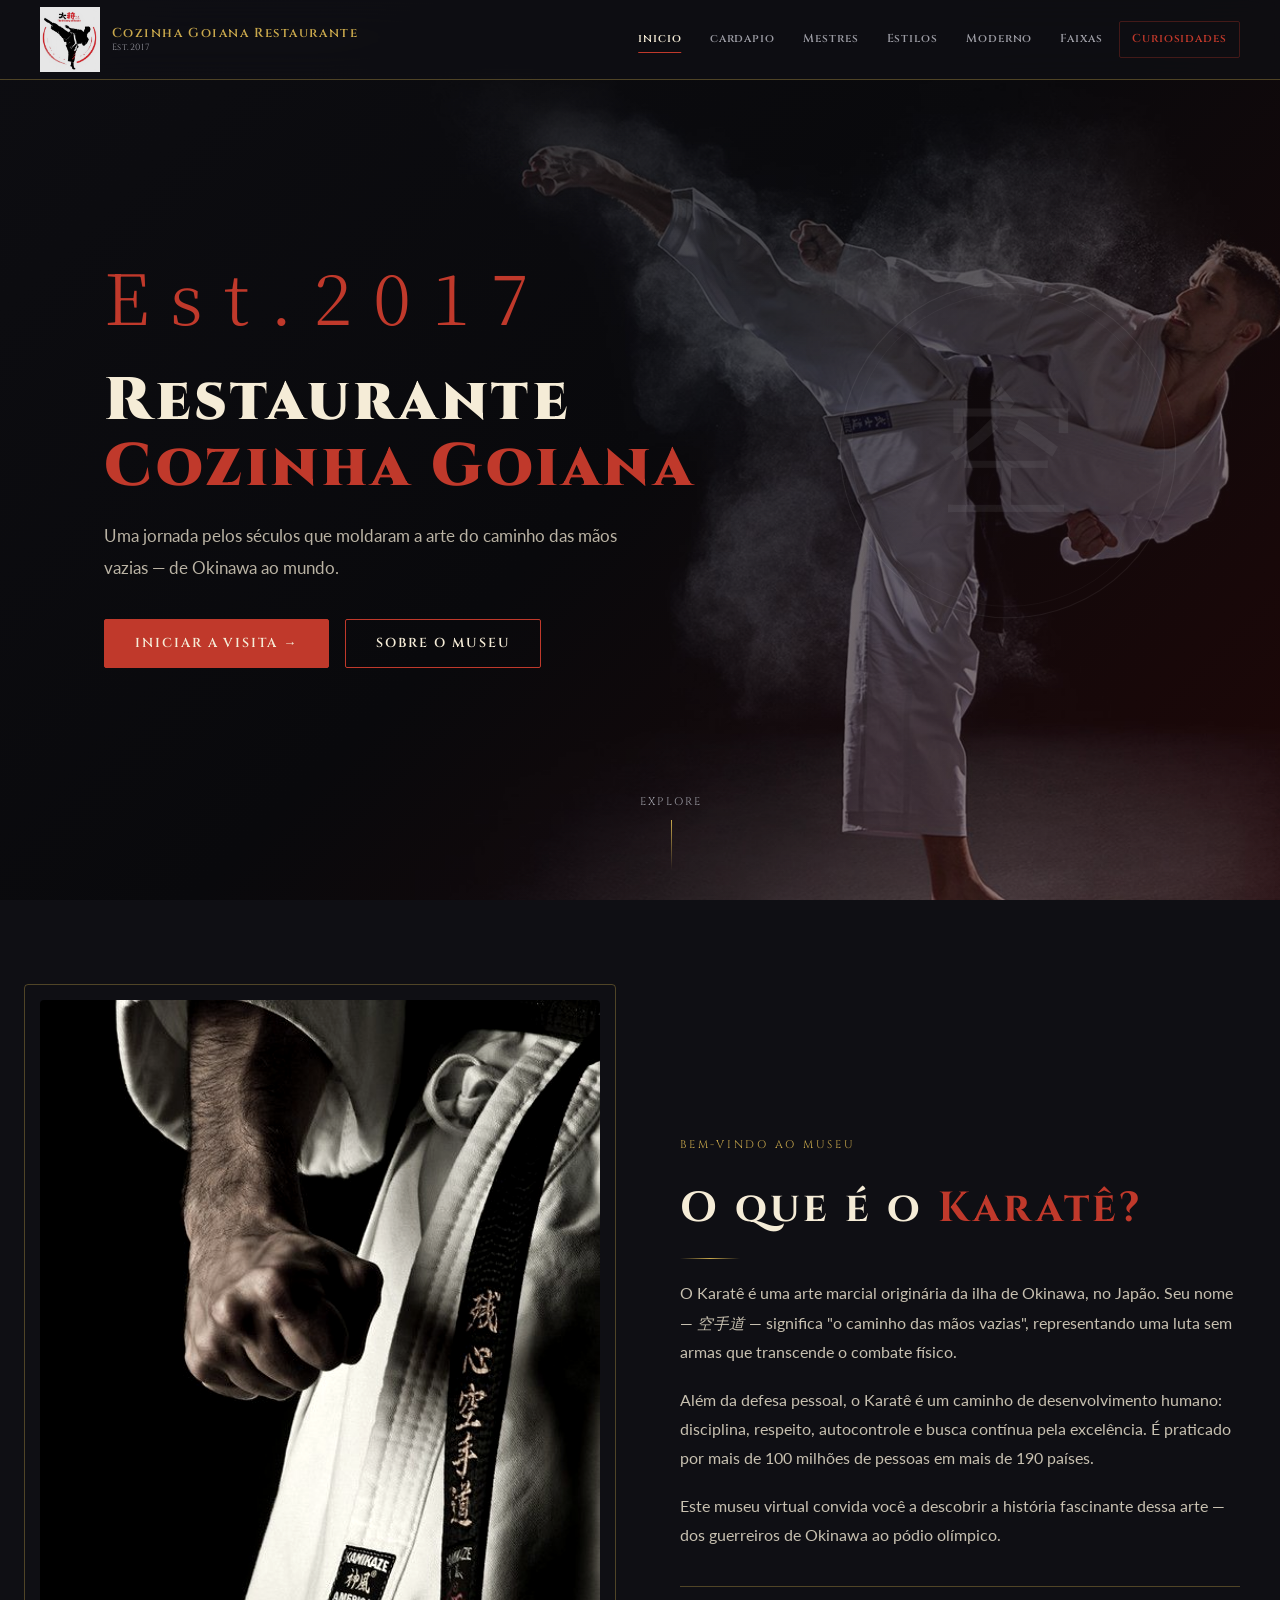
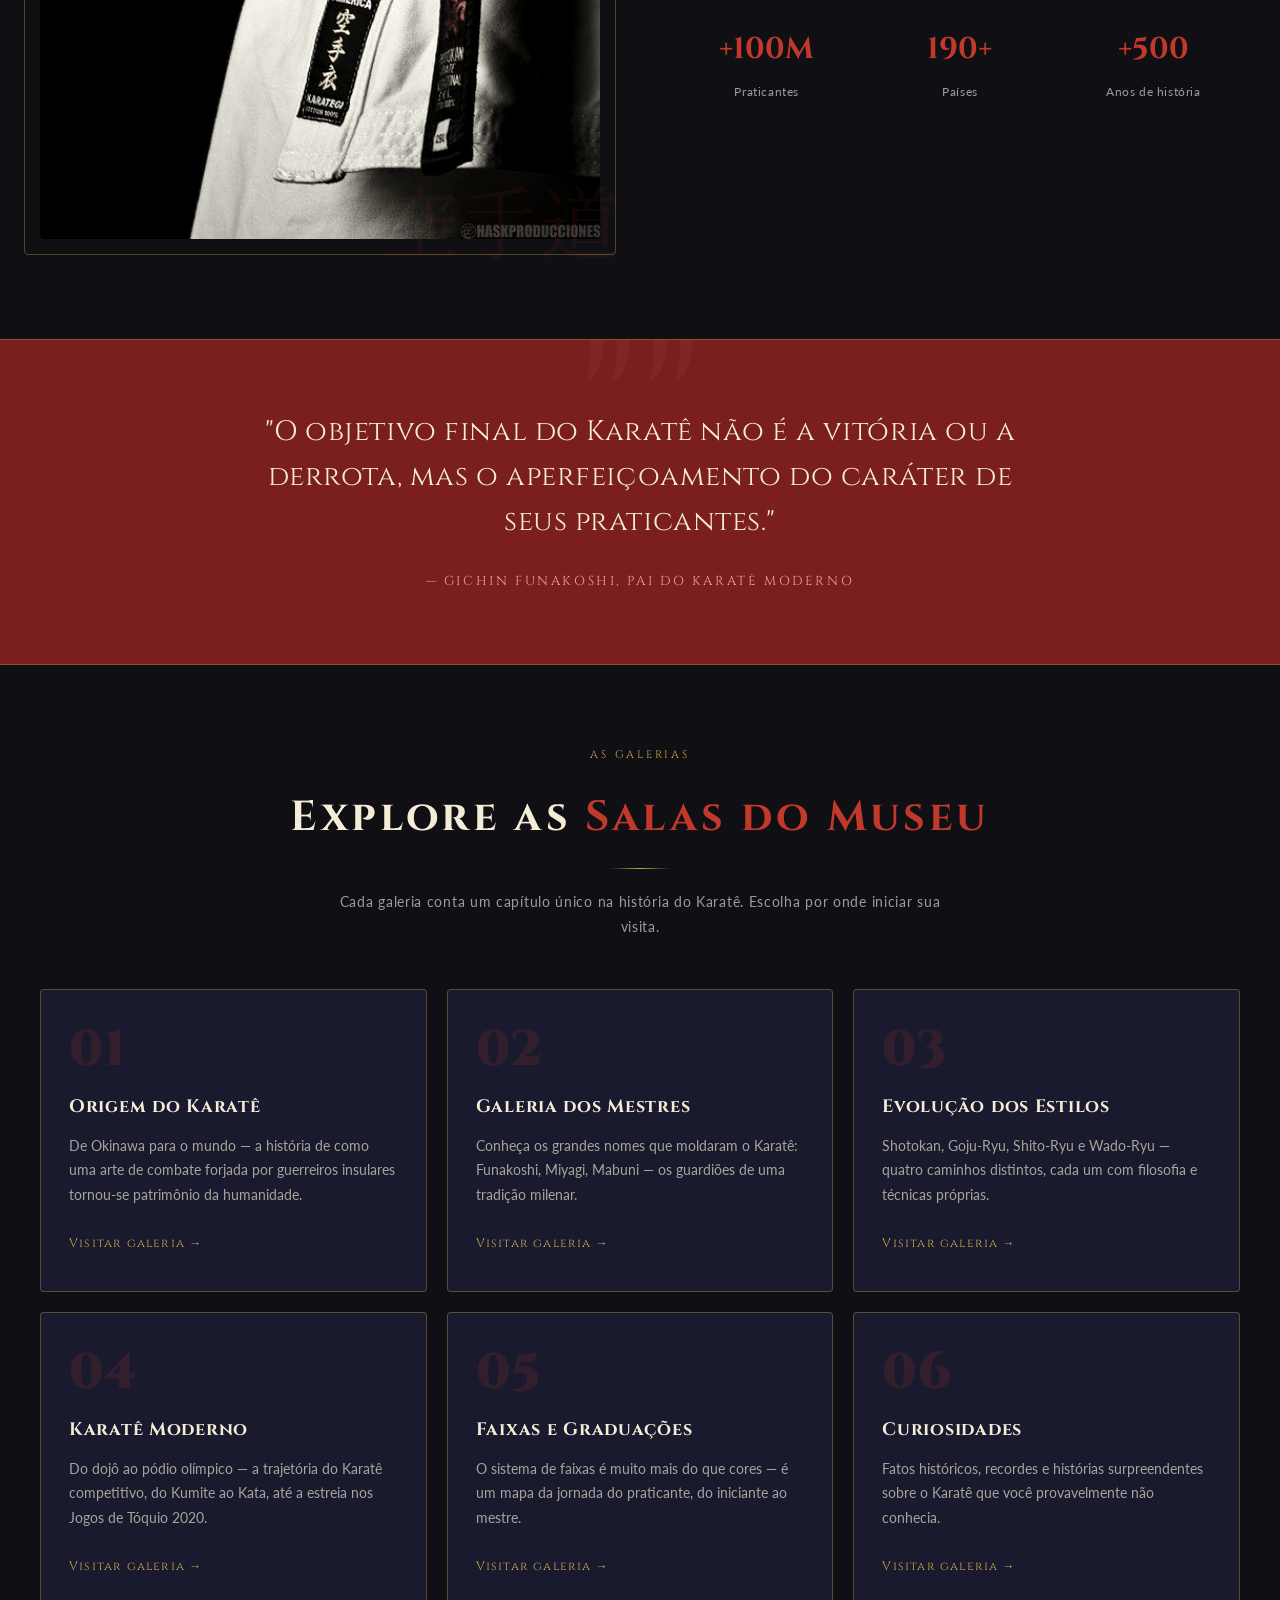
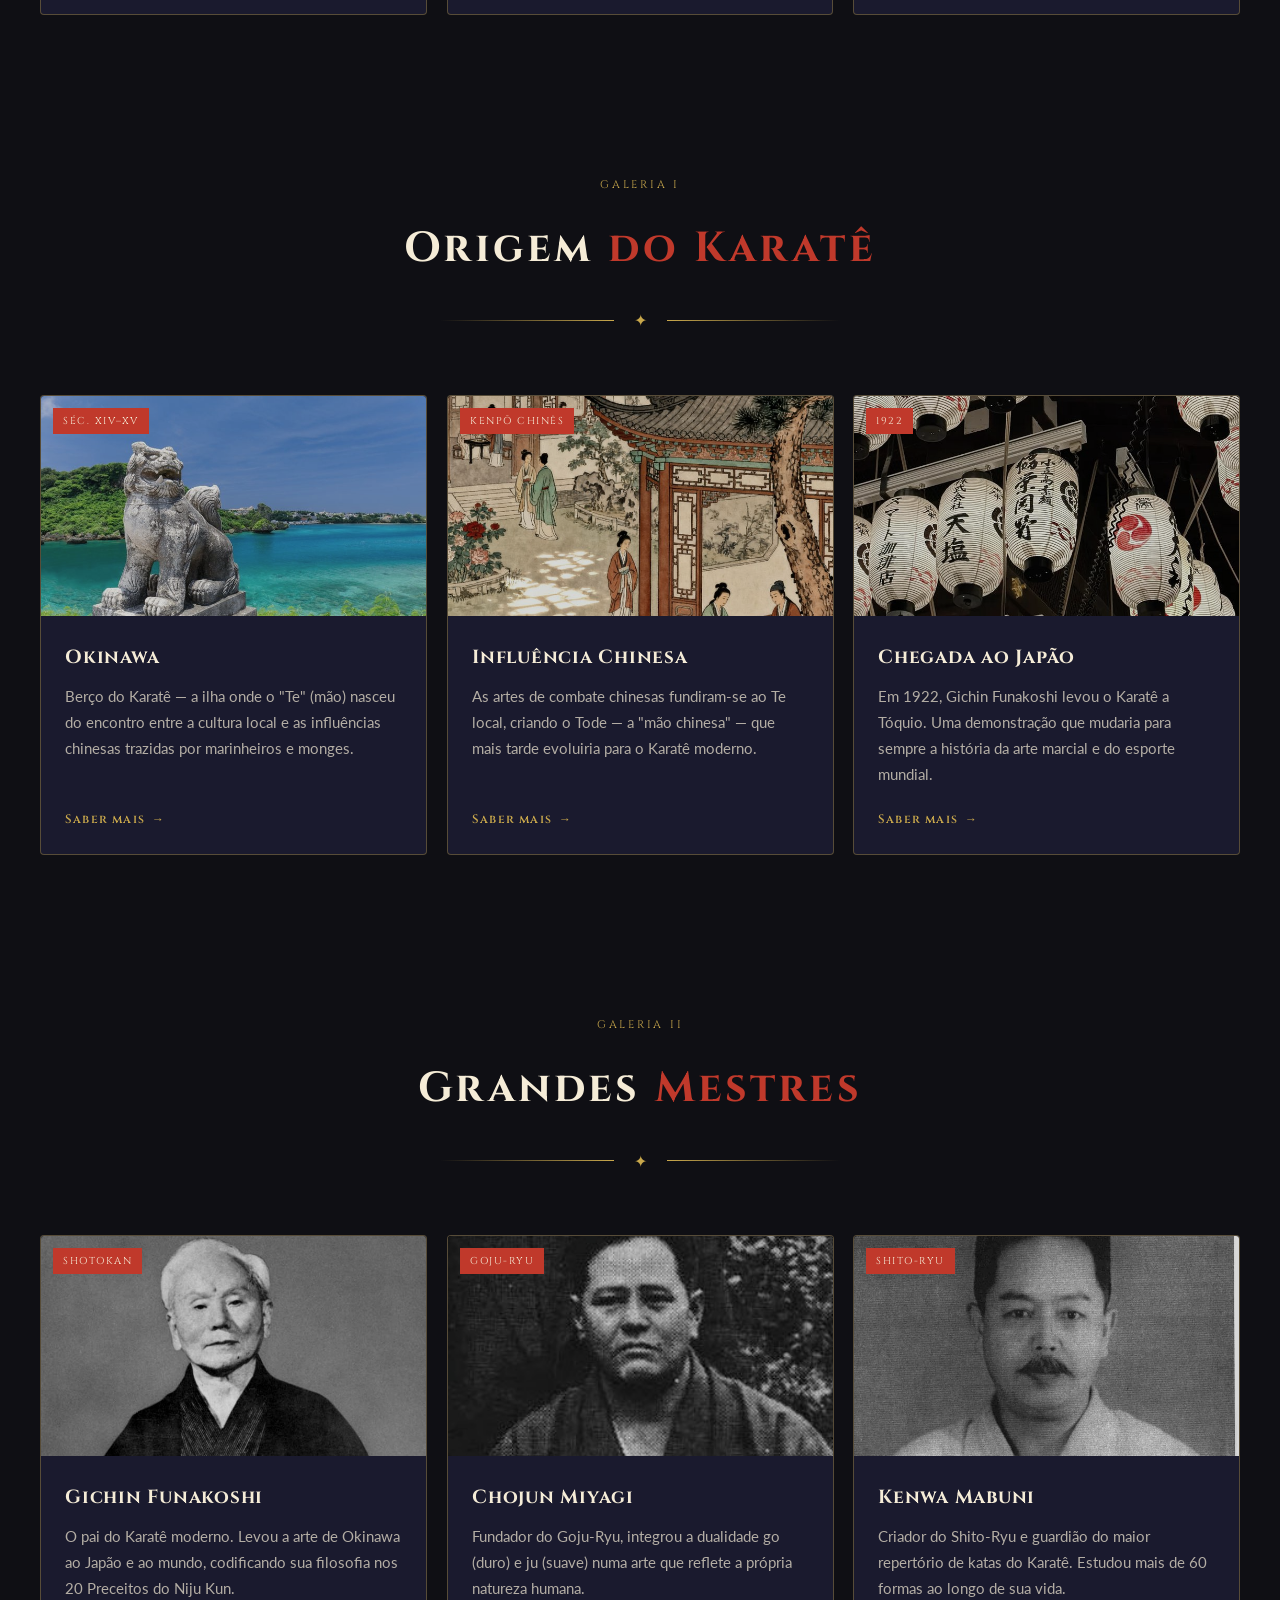
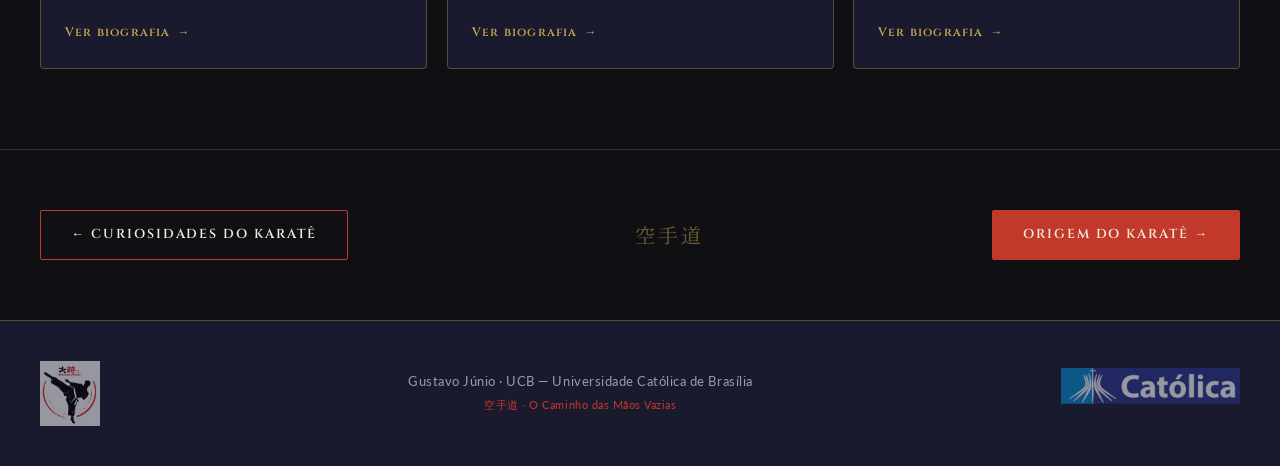
==== index.html @ e982166c "Atualiza index e renomeia origem para cardapio" ====
<!doctype html>
<html lang="pt-br">
  <head>
    <meta charset="UTF-8" />
    <meta name="viewport" content="width=device-width, initial-scale=1.0" />
    <title>Restaurante Cozinha Goiana</title>
    <link rel="stylesheet" href="style.css" />
    <link rel="icon" href="./img/Logo.jpg" />
  </head>
  <body>
    <header class="header">
      <div class="header-inner">
        <a href="index.html" class="logo">
          <img src="./img/Logo.jpg" alt="Museu do Karatê" />
          <div class="logo-text">
            Cozinha Goiana Restaurante
            <small>Est.2017</small>
          </div>
        </a>
        <nav class="navbar">
          <a href="index.html" class="active">inicio</a>
          <a href="cardapio.html">cardapio</a>
          <a href="mestres.html">Mestres</a>
          <a href="estilos.html">Estilos</a>
          <a href="moderno.html">Moderno</a>
          <a href="faixas.html">Faixas</a>
          <a href="curiosidades.html" class="nav-highlight">Curiosidades</a>
        </nav>
      </div>
    </header>

    <section class="hero">
      <div
        class="hero-bg"
        style="background-image: url(&quot;./img/agorasim.jpg&quot;)"
      ></div>
      <div class="hero-overlay"></div>

      <svg
        class="hero-kamon"
        viewBox="0 0 300 300"
        fill="none"
        xmlns="http://www.w3.org/2000/svg"
      >
        <circle cx="150" cy="150" r="148" stroke="white" stroke-width="1" />
        <circle cx="150" cy="150" r="138" stroke="white" stroke-width="0.5" />
        <text
          x="150"
          y="195"
          text-anchor="middle"
          font-family="serif"
          font-size="120"
          fill="white"
        >
          空
        </text>
      </svg>

      <div class="hero-content">
        <span class="hero-kana">Est.2017</span>
        <h1>Restaurante<br /><em>Cozinha Goiana</em></h1>
        <p class="hero-desc">
          Uma jornada pelos séculos que moldaram a arte do caminho das mãos
          vazias — de Okinawa ao mundo.
        </p>
        <div class="hero-actions">
          <a href="origem.html" class="btn btn-primary"
            ><span>Iniciar a Visita →</span></a
          >
          <a href="#sobre" class="btn"><span>Sobre o Museu</span></a>
        </div>
      </div>

      <div class="hero-badge">
        <span>Explore</span>
        <div class="hero-badge-line"></div>
      </div>
    </section>

    <div id="sobre">
      <div class="container about-section">
        <div class="about-image-wrap reveal">
          <img src="./img/Karatê2.jpg" alt="Karatê — Arte Marcial" />
          <div class="about-frame"></div>
        </div>
        <div class="about-text">
          <span class="section-label">Bem-vindo ao Museu</span>
          <h2 class="section-title">O que é o <span>Karatê?</span></h2>
          <div class="gold-divider"></div>
          <p>
            O Karatê é uma arte marcial originária da ilha de Okinawa, no Japão.
            Seu nome — <em>空手道</em> — significa "o caminho das mãos vazias",
            representando uma luta sem armas que transcende o combate físico.
          </p>
          <p>
            Além da defesa pessoal, o Karatê é um caminho de desenvolvimento
            humano: disciplina, respeito, autocontrole e busca contínua pela
            excelência. É praticado por mais de 100 milhões de pessoas em mais
            de 190 países.
          </p>
          <p>
            Este museu virtual convida você a descobrir a história fascinante
            dessa arte — dos guerreiros de Okinawa ao pódio olímpico.
          </p>
          <div class="about-stats">
            <div class="stat-item">
              <span class="stat-number">+100M</span>
              <span class="stat-label">Praticantes</span>
            </div>
            <div class="stat-item">
              <span class="stat-number">190+</span>
              <span class="stat-label">Países</span>
            </div>
            <div class="stat-item">
              <span class="stat-number">+500</span>
              <span class="stat-label">Anos de história</span>
            </div>
          </div>
        </div>
      </div>
    </div>

    <div class="quote-section">
      <p class="quote-text">
        "O objetivo final do Karatê não é a vitória ou a derrota, mas o
        aperfeiçoamento do caráter de seus praticantes."
      </p>
      <span class="quote-author"
        >— Gichin Funakoshi, Pai do Karatê Moderno</span
      >
    </div>

    <div class="nav-cards-section">
      <span class="section-label reveal">As Galerias</span>
      <h2 class="section-title reveal">
        Explore as <span>Salas do Museu</span>
      </h2>
      <div class="gold-divider reveal"></div>
      <p class="section-subtitle reveal">
        Cada galeria conta um capítulo único na história do Karatê. Escolha por
        onde iniciar sua visita.
      </p>

      <div class="nav-cards-grid">
        <a href="origem.html" class="nav-card">
          <div class="nav-card-num">01</div>
          <div class="nav-card-title">Origem do Karatê</div>
          <p class="nav-card-text">
            De Okinawa para o mundo — a história de como uma arte de combate
            forjada por guerreiros insulares tornou-se patrimônio da humanidade.
          </p>
          <span class="nav-card-arrow">Visitar galeria →</span>
        </a>

        <a href="mestres.html" class="nav-card">
          <div class="nav-card-num">02</div>
          <div class="nav-card-title">Galeria dos Mestres</div>
          <p class="nav-card-text">
            Conheça os grandes nomes que moldaram o Karatê: Funakoshi, Miyagi,
            Mabuni — os guardiões de uma tradição milenar.
          </p>
          <span class="nav-card-arrow">Visitar galeria →</span>
        </a>

        <a href="estilos.html" class="nav-card">
          <div class="nav-card-num">03</div>
          <div class="nav-card-title">Evolução dos Estilos</div>
          <p class="nav-card-text">
            Shotokan, Goju-Ryu, Shito-Ryu e Wado-Ryu — quatro caminhos
            distintos, cada um com filosofia e técnicas próprias.
          </p>
          <span class="nav-card-arrow">Visitar galeria →</span>
        </a>

        <a href="moderno.html" class="nav-card">
          <div class="nav-card-num">04</div>
          <div class="nav-card-title">Karatê Moderno</div>
          <p class="nav-card-text">
            Do dojô ao pódio olímpico — a trajetória do Karatê competitivo, do
            Kumite ao Kata, até a estreia nos Jogos de Tóquio 2020.
          </p>
          <span class="nav-card-arrow">Visitar galeria →</span>
        </a>

        <a href="faixas.html" class="nav-card">
          <div class="nav-card-num">05</div>
          <div class="nav-card-title">Faixas e Graduações</div>
          <p class="nav-card-text">
            O sistema de faixas é muito mais do que cores — é um mapa da jornada
            do praticante, do iniciante ao mestre.
          </p>
          <span class="nav-card-arrow">Visitar galeria →</span>
        </a>

        <a href="curiosidades.html" class="nav-card">
          <div class="nav-card-num">06</div>
          <div class="nav-card-title">Curiosidades</div>
          <p class="nav-card-text">
            Fatos históricos, recordes e histórias surpreendentes sobre o Karatê
            que você provavelmente não conhecia.
          </p>
          <span class="nav-card-arrow">Visitar galeria →</span>
        </a>
      </div>
    </div>

    <div class="gallery-section bg-alt">
      <span class="section-label reveal">Galeria I</span>
      <h2 class="section-title reveal">Origem <span>do Karatê</span></h2>
      <div class="deco-divider reveal">
        <div class="deco-divider-line"></div>
        <span class="deco-divider-icon">✦</span>
        <div class="deco-divider-line"></div>
      </div>
      <div class="cards-grid" style="max-width: 1280px; margin: 0 auto">
        <div class="museum-card reveal">
          <div class="card-img-wrap">
            <img src="./img/Okinawa.jpg" alt="Okinawa" />
            <span class="card-tag">Séc. XIV–XV</span>
          </div>
          <div class="card-body">
            <h3>Okinawa</h3>
            <p>
              Berço do Karatê — a ilha onde o "Te" (mão) nasceu do encontro
              entre a cultura local e as influências chinesas trazidas por
              marinheiros e monges.
            </p>
            <a href="origem.html" class="card-link">Saber mais</a>
          </div>
        </div>
        <div class="museum-card reveal">
          <div class="card-img-wrap">
            <img src="./img/Influência Chinesa.jpg" alt="Influência Chinesa" />
            <span class="card-tag">Kenpō Chinês</span>
          </div>
          <div class="card-body">
            <h3>Influência Chinesa</h3>
            <p>
              As artes de combate chinesas fundiram-se ao Te local, criando o
              Tode — a "mão chinesa" — que mais tarde evoluiria para o Karatê
              moderno.
            </p>
            <a href="origem.html" class="card-link">Saber mais</a>
          </div>
        </div>
        <div class="museum-card reveal">
          <div class="card-img-wrap">
            <img src="./img/Chegada ao Japão.jpg" alt="Chegada ao Japão" />
            <span class="card-tag">1922</span>
          </div>
          <div class="card-body">
            <h3>Chegada ao Japão</h3>
            <p>
              Em 1922, Gichin Funakoshi levou o Karatê a Tóquio. Uma
              demonstração que mudaria para sempre a história da arte marcial e
              do esporte mundial.
            </p>
            <a href="origem.html" class="card-link">Saber mais</a>
          </div>
        </div>
      </div>
    </div>

    <div class="gallery-section">
      <span class="section-label reveal">Galeria II</span>
      <h2 class="section-title reveal">Grandes <span>Mestres</span></h2>
      <div class="deco-divider reveal">
        <div class="deco-divider-line"></div>
        <span class="deco-divider-icon">✦</span>
        <div class="deco-divider-line"></div>
      </div>
      <div class="cards-grid" style="max-width: 1280px; margin: 0 auto">
        <div class="museum-card reveal">
          <div class="card-img-wrap">
            <img src="./img/Gichin Funakishi - 1868 - 1957.jpg" alt="Gichin Funakoshi" />
            <span class="card-tag">Shotokan</span>
          </div>
          <div class="card-body">
            <h3>Gichin Funakoshi</h3>
            <p>
              O pai do Karatê moderno. Levou a arte de Okinawa ao Japão e ao
              mundo, codificando sua filosofia nos 20 Preceitos do Niju Kun.
            </p>
            <a href="mestres.html" class="card-link">Ver biografia</a>
          </div>
        </div>
        <div class="museum-card reveal">
          <div class="card-img-wrap">
            <img src="./img/Chojun Miyagi.jpg" alt="Chojun Miyagi" />
            <span class="card-tag">Goju-Ryu</span>
          </div>
          <div class="card-body">
            <h3>Chojun Miyagi</h3>
            <p>
              Fundador do Goju-Ryu, integrou a dualidade go (duro) e ju (suave)
              numa arte que reflete a própria natureza humana.
            </p>
            <a href="mestres.html" class="card-link">Ver biografia</a>
          </div>
        </div>
        <div class="museum-card reveal">
          <div class="card-img-wrap">
            <img src="./img/Kenwa Mabuni - Shito Ryu.jpg" alt="Kenwa Mabuni" />
            <span class="card-tag">Shito-Ryu</span>
          </div>
          <div class="card-body">
            <h3>Kenwa Mabuni</h3>
            <p>
              Criador do Shito-Ryu e guardião do maior repertório de katas do
              Karatê. Estudou mais de 60 formas ao longo de sua vida.
            </p>
            <a href="mestres.html" class="card-link">Ver biografia</a>
          </div>
        </div>
      </div>
    </div>

 <div style="max-width:1280px; margin:0 auto; padding:6rem 4rem; display:flex; justify-content:space-between; align-items:center; border-top: 1px solid rgba(201,168,76,0.2);">
    <a href="curiosidades.html" class="btn"><span>← Curiosidades Do Karatê</span></a>
    <span class="jp-text" style="color:var(--kiku); font-size:2rem; opacity:0.5;">空手道</span>
    <a href="origem.html" class="btn btn-primary"><span>Origem do Karatê →</span></a>
  </div>

    <footer class="footer">
  <div class="footer-inner">

    <div class="footer-logo">
      <a href="index.html">
        <img src="./img/Logo.jpg" alt="Museu do Karatê" />
      </a>
    </div>

    <p class="footer-text">
      Gustavo Júnio · UCB — Universidade Católica de Brasília<br />
      <span style="color: var(--torii); font-size: 1.1rem;">
        空手道 · O Caminho das Mãos Vazias
      </span>
    </p>

    <div class="footer-ucb">
      <a href="https://ucb.catolica.edu.br/" target="_blank" rel="noopener noreferrer">
        <img src="./img/logocatolica.webp" alt="Logo UCB" />
      </a>
    </div>

  </div>
</footer>
  </body>
</html>
---- style.css ----
@import url('https://fonts.googleapis.com/css2?family=Cinzel:wght@400;600;700;900&family=Lato:wght@300;400;700&family=Noto+Serif+JP:wght@300;400&display=swap');

:root {
  --torii:      #C0392B;
  --torii-dark: #7B1E1E;
  --torii-lite: #E8A89E;
  --sumi:       #0F0F14;
  --sumi-mid:   #1A1A2E;
  --washi:      #F5ECD7;
  --washi-dark: #E8D9B8;
  --kiku:       #C9A84C;
  --kiku-lite:  #E8C97A;
  --shoji:      #FAFAF6;
  --pedra:      #6B6B72;
  --pedra-lite: #9B9BA3;
  --branco:     #FFFFFF;

  --border-gold: 1px solid rgba(201,168,76,0.35);
  --border-lite: 1px solid rgba(255,255,255,0.08);

  --shadow-card:  0 8px 40px rgba(0,0,0,0.55);
  --shadow-hover: 0 20px 60px rgba(0,0,0,0.7);
  --shadow-glow:  0 0 30px rgba(192,57,43,0.25);

  --radius:      2px;
  --radius-card: 4px;
  --transition:  0.35s cubic-bezier(0.4,0,0.2,1);

  --header-h: 80px;
}


*, *::before, *::after { box-sizing: border-box; margin: 0; padding: 0; }

html {
  scroll-behavior: smooth;
  font-size: 10px;
  overflow-x: hidden;
}

body {
  background-color: var(--sumi);
  color: var(--washi);
  font-family: 'Lato', sans-serif;
  font-size: 1.6rem;
  line-height: 1.8;
  overflow-x: hidden;
  animation: pageFade .7s ease both;
}

a { text-decoration: none; color: inherit; }
img { display: block; max-width: 100%; }

::-webkit-scrollbar { width: 4px; }
::-webkit-scrollbar-track { background: var(--sumi-mid); }
::-webkit-scrollbar-thumb { background: var(--torii); border-radius: 2px; }
::selection { background: var(--torii); color: var(--washi); }


.jp-text {
  font-family: 'Noto Serif JP', serif;
  letter-spacing: 0.15em;
}

.section-label {
  display: block;
  font-family: 'Cinzel', serif;
  font-size: 1.1rem;
  letter-spacing: 0.25em;
  color: var(--kiku);
  text-transform: uppercase;
  text-align: center;
  margin-bottom: 1.6rem;
}

.section-title {
  font-family: 'Cinzel', serif;
  font-size: clamp(2.4rem, 5vw, 4.2rem);
  font-weight: 700;
  color: var(--washi);
  text-align: center;
  letter-spacing: 0.08em;
  margin-bottom: 1.2rem;
}
.section-title span { color: var(--torii); }

.section-subtitle {
  font-size: 1.4rem;
  color: var(--pedra-lite);
  text-align: center;
  letter-spacing: 0.05em;
  margin-bottom: 5rem;
  max-width: 640px;
  margin-left: auto;
  margin-right: auto;
}

.gold-divider {
  width: 60px;
  height: 1px;
  background: linear-gradient(90deg, transparent, var(--kiku), transparent);
  margin: 0 auto 2rem;
}

.deco-divider {
  display: flex;
  align-items: center;
  gap: 2rem;
  margin: 2rem auto 6rem;
  max-width: 400px;
  justify-content: center;
}
.deco-divider-line {
  flex: 1;
  height: 1px;
  background: linear-gradient(90deg, transparent, var(--kiku));
}
.deco-divider-line:last-child {
  background: linear-gradient(90deg, var(--kiku), transparent);
}
.deco-divider-icon {
  color: var(--kiku);
  font-size: 1.6rem;
  font-family: 'Noto Serif JP', serif;
}


.header {
  position: fixed;
  top: 0; left: 0; right: 0;
  z-index: 999;
  background: rgba(15,15,20,0.95);
  border-bottom: var(--border-gold);
  height: var(--header-h);
}

@supports (backdrop-filter: blur(16px)) {
  .header {
    backdrop-filter: blur(16px);
    -webkit-backdrop-filter: blur(16px);
    background: rgba(15,15,20,0.75);
  }
}

.header-inner {
  max-width: 1280px;
  margin: 0 auto;
  padding: 0 4rem;
  height: 100%;
  display: flex;
  align-items: center;
  justify-content: space-between;
}

.logo {
  display: flex;
  align-items: center;
  gap: 1.2rem;
}
.logo img {
  height: 65px;
  opacity: 0.9;
  transition: var(--transition);
}
.logo img:hover { opacity: 1; transform: scale(1.03); }

.logo-text {
  font-family: 'Cinzel', serif;
  font-size: 1.3rem;
  font-weight: 600;
  color: var(--kiku);
  letter-spacing: 0.12em;
  line-height: 1.3;
}
.logo-text small {
  display: block;
  font-size: 0.9rem;
  color: var(--pedra-lite);
  font-weight: 400;
  letter-spacing: 0.08em;
}


.navbar {
  display: flex;
  align-items: center;
  gap: 0.4rem;
}
.navbar a {
  font-family: 'Cinzel', serif;
  font-size: 1.15rem;
  font-weight: 600;
  color: var(--pedra-lite);
  letter-spacing: 0.08em;
  padding: 0.7rem 1.2rem;
  position: relative;
  transition: var(--transition);
  border-radius: var(--radius);
  white-space: nowrap;
}
.navbar a::after {
  content: '';
  position: absolute;
  bottom: 4px; left: 50%;
  width: 0; height: 1px;
  background: var(--torii);
  transform: translateX(-50%);
  transition: var(--transition);
}
.navbar a:hover,
.navbar a.active { color: var(--washi); }
.navbar a:hover::after,
.navbar a.active::after { width: calc(100% - 2.4rem); }

.navbar a.nav-highlight {
  color: var(--torii);
  border: 1px solid rgba(192,57,43,0.3);
  border-radius: var(--radius);
}
.navbar a.nav-highlight:hover {
  background: var(--torii);
  color: var(--washi);
  border-color: var(--torii);
}
.navbar a.nav-highlight::after { display: none; }

.btn {
  display: inline-block;
  font-family: 'Cinzel', serif;
  font-size: 1.3rem;
  font-weight: 600;
  letter-spacing: 0.15em;
  padding: 1.2rem 3rem;
  border: 1px solid var(--torii);
  color: var(--washi);
  background: transparent;
  cursor: pointer;
  position: relative;
  overflow: hidden;
  transition: var(--transition);
  text-transform: uppercase;
  border-radius: var(--radius);
}
.btn::before {
  content: '';
  position: absolute;
  inset: 0;
  background: var(--torii);
  transform: translateX(-101%);
  transition: var(--transition);
}
.btn span { position: relative; z-index: 1; }
.btn:hover::before { transform: translateX(0); }
.btn:hover { box-shadow: var(--shadow-glow); }

.btn-primary {
  background: var(--torii);
  border-color: var(--torii);
}
.btn-primary::before { background: var(--torii-dark); }

.btn-gold {
  border-color: var(--kiku);
  color: var(--kiku);
}
.btn-gold::before { background: var(--kiku); }
.btn-gold:hover { color: var(--sumi); }

.hero {
  position: relative;
  height: 100vh;
  min-height: 700px;
  display: flex;
  align-items: center;
  overflow: hidden;
}

.hero-bg {
  position: absolute;
  inset: 0;
  background-size: cover;
  background-position: center;
  background-repeat: no-repeat;
  transform: scale(1.05);
  animation: heroPan 20s ease-in-out infinite alternate;
  will-change: transform;
}
@keyframes heroPan {
  from { transform: scale(1.05) translateX(0); }
  to   { transform: scale(1.08) translateX(-2%); }
}

.hero-overlay {
  position: absolute;
  inset: 0;
  background: linear-gradient(
    135deg,
    rgba(15,15,20,0.88) 0%,
    rgba(15,15,20,0.6) 50%,
    rgba(123,30,30,0.25) 100%
  );
}

.hero-kamon {
  position: absolute;
  right: 8%; top: 50%;
  transform: translateY(-50%);
  width: 340px;
  opacity: 0.06;
  pointer-events: none;
}

.hero-content {
  position: relative;
  z-index: 2;
  width: min(90%, 1280px);
  margin: 0 auto;
  padding: 0 4rem;
}

.hero-kana {
  font-family: 'Noto Serif JP', serif;
  font-size: clamp(4rem, 7vw, 7rem);
  font-weight: 300;
  color: var(--torii);
  opacity: 0.7;
  letter-spacing: 0.3em;
  display: block;
  margin-bottom: 1rem;
  animation: fadeUp 1s ease 0.2s both;
}

.hero h1 {
  font-family: 'Cinzel', serif;
  font-size: clamp(3.2rem, 5.5vw, 6rem);
  font-weight: 900;
  color: var(--washi);
  letter-spacing: 0.06em;
  line-height: 1.1;
  margin-bottom: 2rem;
  animation: fadeUp 1s ease 0.4s both;
}
.hero h1 em { color: var(--torii); font-style: normal; }

.hero-desc {
  font-size: 1.7rem;
  color: rgba(245,236,215,0.75);
  max-width: 520px;
  margin-bottom: 3.5rem;
  animation: fadeUp 1s ease 0.6s both;
  line-height: 1.9;
}

.hero-actions {
  display: flex;
  gap: 1.6rem;
  flex-wrap: wrap;
  animation: fadeUp 1s ease 0.8s both;
}

.hero-badge {
  position: absolute;
  bottom: 3rem; left: 50%;
  transform: translateX(-50%);
  display: flex; flex-direction: column; align-items: center;
  gap: 0.8rem; z-index: 2;
  animation: fadeUp 1s ease 1s both;
}
.hero-badge span {
  font-size: 1.1rem;
  letter-spacing: 0.2em;
  color: var(--pedra-lite);
  text-transform: uppercase;
  font-family: 'Cinzel', serif;
}
.hero-badge-line {
  width: 1px; height: 50px;
  background: linear-gradient(to bottom, var(--kiku), transparent);
  animation: pulseLine 2s ease infinite;
}
@keyframes pulseLine {
  0%,100% { opacity: 1; }
  50% { opacity: 0.3; }
}


.page-hero {
  height: 45vh;
  min-height: 360px;
  display: flex;
  align-items: flex-end;
  position: relative;
  overflow: hidden;
  margin-top: var(--header-h);
}
.page-hero-bg {
  position: absolute;
  inset: 0;
  background-size: cover;
  background-position: center;
  filter: brightness(0.4) grayscale(20%);
}
.page-hero-overlay {
  position: absolute;
  inset: 0;
  background: linear-gradient(to top, var(--sumi) 0%, transparent 60%);
}
.page-hero-content {
  position: relative;
  z-index: 2;
  max-width: 1280px;
  width: 100%;
  margin: 0 auto;
  padding: 4rem;
}
.page-hero-content .section-label { text-align: left; margin-bottom: 0.8rem; }
.page-hero-content h1 {
  font-family: 'Cinzel', serif;
  font-size: clamp(3rem, 5vw, 5rem);
  font-weight: 900;
  color: var(--washi);
  letter-spacing: 0.06em;
}


#sobre {
 
}

.about-section {
  max-width: 1280px;
  margin: 0 auto;
  padding: 10rem 4rem;
  display: grid;
  grid-template-columns: 1fr 1fr;
  gap: 8rem;
  align-items: center;
}

.about-image-wrap { position: relative; }
.about-image-wrap img {
  width: 100%;
  border-radius: var(--radius-card);
  filter: grayscale(20%) contrast(1.05);
}
.about-frame {
  position: absolute;
  inset: -16px;
  border: var(--border-gold);
  border-radius: var(--radius-card);
  pointer-events: none;
}
.about-image-wrap::after {
  content: '空手道';
  font-family: 'Noto Serif JP', serif;
  position: absolute;
  bottom: -2rem; right: -2rem;
  font-size: 8rem;
  color: var(--torii);
  opacity: 0.08;
  pointer-events: none;
  line-height: 1;
}

.about-text .section-label { text-align: left; }
.about-text .section-title { text-align: left; }
.about-text .gold-divider  { margin-left: 0; }
.about-text p {
  color: rgba(245,236,215,0.8);
  font-size: 1.55rem;
  line-height: 1.9;
  margin-bottom: 1.8rem;
}

.about-stats {
  display: grid;
  grid-template-columns: repeat(auto-fit, minmax(120px, 1fr));
  gap: 2rem;
  margin-top: 3.5rem;
  padding-top: 3.5rem;
  border-top: var(--border-gold);
}
.stat-item { text-align: center; }
.stat-number {
  font-family: 'Cinzel', serif;
  font-size: 3rem;
  font-weight: 700;
  color: var(--torii);
  display: block;
}
.stat-label {
  font-size: 1.2rem;
  color: var(--pedra-lite);
  letter-spacing: 0.05em;
}

.quote-section {
  background: var(--torii-dark);
  border-top: var(--border-gold);
  border-bottom: var(--border-gold);
  padding: 7rem 4rem;
  text-align: center;
  position: relative;
  overflow: hidden;
}
.quote-section::before {
  content: '""';
  position: absolute;
  top: -2rem; left: 50%;
  transform: translateX(-50%);
  font-family: 'Cinzel', serif;
  font-size: 20rem;
  color: rgba(255,255,255,0.04);
  line-height: 1;
  pointer-events: none;
}
.quote-text {
  font-family: 'Cinzel', serif;
  font-size: clamp(1.8rem, 3vw, 2.8rem);
  color: var(--washi);
  max-width: 800px;
  margin: 0 auto 2rem;
  line-height: 1.6;
  letter-spacing: 0.02em;
  position: relative;
  z-index: 1;
}
.quote-author {
  font-size: 1.3rem;
  color: var(--torii-lite);
  letter-spacing: 0.2em;
  text-transform: uppercase;
  font-family: 'Cinzel', serif;
  position: relative;
  z-index: 1;
}

.nav-cards-section {
  padding: 8rem 4rem;
  max-width: 1280px;
  margin: 0 auto;
}
.nav-cards-grid {
  display: grid;
  grid-template-columns: repeat(3, 1fr);
  gap: 2rem;
}
.nav-card {
  background: var(--sumi-mid);
  border: var(--border-gold);
  border-radius: var(--radius-card);
  padding: 3.5rem 2.8rem;
  cursor: pointer;
  transition: var(--transition);
  position: relative;
  overflow: hidden;
  text-decoration: none;
  display: block;
}
.nav-card::after {
  content: '';
  position: absolute;
  bottom: 0; left: 0; right: 0;
  height: 2px;
  background: var(--torii);
  transform: scaleX(0);
  transform-origin: left;
  transition: var(--transition);
}
.nav-card:hover {
  transform: translateY(-8px);
  box-shadow: var(--shadow-hover);
  border-color: rgba(201,168,76,0.5);
}
.nav-card:hover::after { transform: scaleX(1); }

.nav-card-num {
  font-family: 'Cinzel', serif;
  font-size: 5rem;
  font-weight: 900;
  color: rgba(192,57,43,0.15);
  line-height: 1;
  margin-bottom: 1.6rem;
}
.nav-card-title {
  font-family: 'Cinzel', serif;
  font-size: 1.8rem;
  font-weight: 700;
  color: var(--washi);
  letter-spacing: 0.04em;
  margin-bottom: 1rem;
}
.nav-card-text {
  font-size: 1.4rem;
  color: rgba(245,236,215,0.65);
  line-height: 1.75;
  margin-bottom: 2rem;
}
.nav-card-arrow {
  font-family: 'Cinzel', serif;
  font-size: 1.2rem;
  color: var(--kiku);
  letter-spacing: 0.1em;
  transition: var(--transition);
}
.nav-card:hover .nav-card-arrow { color: var(--torii); letter-spacing: 0.2em; }


.gallery-section {
  padding: 8rem 4rem;
  max-width: 1280px;
  margin: 0 auto;
}


.gallery-section-wrap.bg-alt {
  background: var(--sumi-mid);
  border-top: var(--border-gold);
  border-bottom: var(--border-gold);
}

.gallery-section-wrap.bg-alt .gallery-section {
  background: transparent;
}


.cards-grid {
  display: grid;
  grid-template-columns: repeat(auto-fit, minmax(300px, 1fr));
  gap: 2.4rem;
}

.museum-card {
  background: var(--sumi-mid);
  border: var(--border-gold);
  border-radius: var(--radius-card);
  overflow: hidden;
  cursor: pointer;
  transition: var(--transition);
  display: flex;
  flex-direction: column;
  position: relative;
  will-change: transform;
}
.museum-card::before {
  content: '';
  position: absolute;
  top: 0; left: 0; right: 0;
  height: 2px;
  background: var(--torii);
  transform: scaleX(0);
  transition: var(--transition);
  transform-origin: left;
}
.museum-card:hover {
  transform: translateY(-8px);
  box-shadow: var(--shadow-hover);
  border-color: rgba(201,168,76,0.6);
}
.museum-card:hover::before { transform: scaleX(1); }


.gallery-section-wrap.bg-alt .museum-card {
  background: var(--sumi);
}

.card-img-wrap {
  position: relative;
  overflow: hidden;
  height: 22rem;
  background: #000;
}
.card-img-wrap img {
  width: 100%;
  height: 100%;
  object-fit: cover;
  filter: grayscale(30%) brightness(0.85);
  transition: var(--transition);
}
.museum-card:hover .card-img-wrap img {
  filter: grayscale(0%) brightness(1);
  transform: scale(1.05);
}

.card-tag {
  position: absolute;
  top: 1.2rem; left: 1.2rem;
  background: var(--torii);
  color: var(--washi);
  font-family: 'Cinzel', serif;
  font-size: 1rem;
  letter-spacing: 0.15em;
  padding: 0.4rem 1rem;
  text-transform: uppercase;
}

.card-body {
  padding: 2.4rem;
  flex: 1;
  display: flex;
  flex-direction: column;
}
.card-body h3 {
  font-family: 'Cinzel', serif;
  font-size: 1.9rem;
  font-weight: 700;
  color: var(--washi);
  margin-bottom: 1rem;
  letter-spacing: 0.04em;
}
.card-body p {
  font-size: 1.45rem;
  color: rgba(245,236,215,0.7);
  line-height: 1.8;
  flex: 1;
}

.card-link {
  display: inline-flex;
  align-items: center;
  gap: 0.7rem;
  margin-top: 2rem;
  font-family: 'Cinzel', serif;
  font-size: 1.2rem;
  font-weight: 600;
  color: var(--kiku);
  letter-spacing: 0.1em;
  transition: var(--transition);
}
.card-link::after { content: '→'; transition: var(--transition); }
.museum-card:hover .card-link { color: var(--torii); }
.museum-card:hover .card-link::after { transform: translateX(5px); }


.timeline-section {
  padding: 8rem 4rem;
  max-width: 900px;
  margin: 0 auto;
}

.timeline {
  position: relative;
  padding: 2rem 0;
}
.timeline::before {
  content: '';
  position: absolute;
  left: 50%; top: 0; bottom: 0;
  width: 1px;
  background: linear-gradient(to bottom, transparent, var(--kiku) 10%, var(--kiku) 90%, transparent);
  transform: translateX(-50%);
}

.timeline-item {
  display: grid;
  grid-template-columns: 1fr 60px 1fr;
  gap: 0;
  margin-bottom: 5rem;
  align-items: center;

}

.timeline-item:nth-child(even) .tl-content { grid-column: 3; grid-row: 1; }
.timeline-item:nth-child(even) .tl-empty   { grid-column: 1; grid-row: 1; }
.timeline-item:nth-child(even) .tl-center  { grid-column: 2; grid-row: 1; }

.tl-center {
  display: flex;
  align-items: center;
  justify-content: center;
  flex-direction: column;
  gap: 0.5rem;
  position: relative;
  z-index: 2;
}
.tl-dot {
  width: 14px; height: 14px;
  background: var(--torii);
  border-radius: 50%;
  border: 2px solid var(--sumi);
  box-shadow: 0 0 0 4px rgba(192,57,43,0.3);
  flex-shrink: 0;
}
.tl-year {
  font-family: 'Cinzel', serif;
  font-size: 1.1rem;
  font-weight: 700;
  color: var(--kiku);
  white-space: nowrap;
  letter-spacing: 0.08em;
}
.tl-content {
  background: var(--sumi-mid);
  border: var(--border-gold);
  border-radius: var(--radius-card);
  padding: 2rem 2.4rem;
  transition: var(--transition);
}
.tl-content:hover {
  border-color: rgba(201,168,76,0.6);
  box-shadow: var(--shadow-card);
}
.tl-content h4 {
  font-family: 'Cinzel', serif;
  font-size: 1.6rem;
  color: var(--washi);
  margin-bottom: 0.8rem;
  font-weight: 700;
}
.tl-content p {
  font-size: 1.4rem;
  color: rgba(245,236,215,0.7);
  line-height: 1.75;
}
.tl-empty {      }


.masters-grid {
  display: grid;
  grid-template-columns: repeat(auto-fit, minmax(320px, 1fr));
  gap: 3rem;
}

.master-card {
  position: relative;
  background: var(--sumi-mid);
  border: var(--border-gold);
  border-radius: var(--radius-card);
  overflow: hidden;
  transition: var(--transition);

}
.master-card:hover {
  transform: translateY(-10px);
  box-shadow: var(--shadow-hover), var(--shadow-glow);
}

.master-frame {
  position: absolute;
  inset: 10px;
  border: 1px solid rgba(201,168,76,0.2);
  pointer-events: none;
  z-index: 1;
}

.master-img-wrap {
  height: 32rem;
  overflow: hidden;
  background: #000;
}
.master-img-wrap img {
  width: 100%;
  height: 100%;
  object-fit: cover;
  filter: sepia(20%) contrast(1.1) brightness(0.8);
  transition: var(--transition);
}
.master-card:hover .master-img-wrap img {
  filter: sepia(0%) contrast(1.05) brightness(0.95);
  transform: scale(1.04);
}

.master-plaque {
  padding: 2.4rem;
  background: var(--sumi-mid);
  border-top: 2px solid var(--kiku);
}
.master-name {
  font-family: 'Cinzel', serif;
  font-size: 2rem;
  font-weight: 700;
  color: var(--washi);
  letter-spacing: 0.04em;
  margin-bottom: 0.4rem;
}
.master-years {
  font-size: 1.2rem;
  color: var(--kiku);
  font-family: 'Cinzel', serif;
  letter-spacing: 0.1em;
  margin-bottom: 1.2rem;
}
.master-bio {
  font-size: 1.4rem;
  color: rgba(245,236,215,0.72);
  line-height: 1.8;
}
.master-bio + .master-bio { margin-top: 1rem; }
.master-quote {
  margin-top: 1.6rem;
  padding: 1.4rem;
  border-left: 2px solid var(--torii);
  background: rgba(192,57,43,0.06);
  font-size: 1.3rem;
  font-style: italic;
  color: rgba(245,236,215,0.65);
  line-height: 1.7;
}


.style-card {
  display: grid;
  grid-template-columns: 5px 1fr;
  background: var(--sumi-mid);
  border: var(--border-gold);
  border-radius: var(--radius-card);
  overflow: hidden;
  transition: var(--transition);

}
.style-card:hover { transform: translateX(6px); box-shadow: var(--shadow-card); }

.style-accent          { background: var(--torii); }
.style-accent.green    { background: #2E7D4F; }
.style-accent.wine     { background: #7B1E1E; }
.style-accent.steel    { background: #4A5568; }

.style-inner {
  padding: 3rem;
  display: grid;
  grid-template-columns: 1fr 1fr;
  gap: 3rem;
  align-items: start;
}
.style-inner img {
  width: 100%;
  height: auto;
  object-fit: contain;
}
.style-card:hover .style-inner img { filter: grayscale(0%) brightness(1); }

.style-name {
  font-family: 'Cinzel', serif;
  font-size: 2.4rem;
  font-weight: 900;
  color: var(--washi);
  letter-spacing: 0.06em;
  margin-bottom: 0.4rem;
}
.style-jp {
  font-family: 'Noto Serif JP', serif;
  font-size: 1.6rem;
  color: var(--kiku);
  margin-bottom: 1.4rem;
  display: block;
}
.style-desc {
  font-size: 1.45rem;
  color: rgba(245,236,215,0.75);
  line-height: 1.85;
  margin-bottom: 1.4rem;
}
.style-tag {
  display: inline-block;
  font-size: 1.1rem;
  letter-spacing: 0.12em;
  padding: 0.4rem 1.2rem;
  border: 1px solid rgba(201,168,76,0.4);
  color: var(--kiku);
  font-family: 'Cinzel', serif;
  text-transform: uppercase;
  border-radius: 1px;
  margin: 0.2rem 0.2rem 0 0;
}

.faixas-section {
  padding: 8rem 4rem;
  max-width: 1100px;
  margin: 0 auto;
}

.faixas-bar {
  display: flex;
  border-radius: var(--radius-card);
  overflow: hidden;
  margin-bottom: 5rem;
  box-shadow: var(--shadow-card);
  height: 32px;
}
.faixa-segment {
  flex: 1;
  cursor: default;
  transition: var(--transition);
  position: relative;
}
.faixa-segment:hover { transform: scaleY(1.25); }
.faixa-segment::after {
  content: attr(data-label);
  position: absolute;
  top: calc(100% + 8px);
  left: 50%;
  transform: translateX(-50%);
  font-size: 1rem;
  font-family: 'Cinzel', serif;
  color: var(--pedra-lite);
  white-space: nowrap;
  letter-spacing: 0.05em;
  pointer-events: none;
}

.faixas-table {
  margin-top: 3rem;
  width: 100%;
  border-collapse: collapse;
}
.faixas-table th {
  font-family: 'Cinzel', serif;
  font-size: 1.2rem;
  letter-spacing: 0.12em;
  color: var(--kiku);
  text-transform: uppercase;
  padding: 1.2rem 2rem;
  text-align: left;
  border-bottom: 1px solid rgba(201,168,76,0.3);
}
.faixas-table td {
  padding: 1.5rem 2rem;
  font-size: 1.4rem;
  color: rgba(245,236,215,0.8);
  border-bottom: 1px solid rgba(255,255,255,0.04);
  vertical-align: middle;
}
.faixas-table tr:hover td { background: rgba(255,255,255,0.025); }

.faixa-swatch {
  display: inline-block;
  width: 80px; height: 16px;
  border-radius: 3px;
  vertical-align: middle;
  border: 1px solid rgba(255,255,255,0.1);
}


.curiosidades-section {
  padding: 8rem 4rem;
  max-width: 1100px;
  margin: 0 auto;
}

.curiosidades-grid {
  columns: 2;
  column-gap: 2.4rem;
}
.curiosidade-card {
  break-inside: avoid;
  margin-bottom: 2.4rem;
  background: var(--sumi-mid);
  border: var(--border-gold);
  border-radius: var(--radius-card);
  padding: 2.4rem;
  transition: var(--transition);
}
.curiosidade-card:hover {
  border-color: rgba(201,168,76,0.6);
  transform: translateY(-4px);
  box-shadow: var(--shadow-card);
}
.curiosidade-icon {
  font-size: 2.8rem;
  margin-bottom: 1.2rem;
  display: block;
}
.curiosidade-card h4 {
  font-family: 'Cinzel', serif;
  font-size: 1.7rem;
  color: var(--washi);
  margin-bottom: 1rem;
  font-weight: 700;
}
.curiosidade-card p {
  font-size: 1.4rem;
  color: rgba(245,236,215,0.72);
  line-height: 1.8;
}


.page-nav {
  max-width: 1280px;
  margin: 0 auto;
  padding: 6rem 4rem;
  display: flex;
  justify-content: space-between;
  align-items: center;
  border-top: 1px solid rgba(201,168,76,0.2);
}
.page-nav-sep {
  color: var(--kiku);
  font-size: 2rem;
  opacity: 0.5;
  font-family: 'Noto Serif JP', serif;
}


.reveal {
  transition: opacity .6s ease, transform .6s ease;
}
.reveal.visible {
  opacity: 1;
  transform: none;
}


.footer {
  background: var(--sumi-mid);
  border-top: var(--border-gold);
  padding: 4rem;
}
.footer-inner {
  max-width: 1280px;
  margin: 0 auto;
  display: flex;
  justify-content: space-between;
  align-items: center;
  gap: 2rem;
  flex-wrap: wrap;
}
.footer-logo img {
  height: 65px;
  opacity: 0.55;
  transition: var(--transition);
}
.footer-logo img:hover {
  opacity: 0.85;
  transform: scale(1.05);
}
.footer-text {
  font-size: 1.3rem;
  color: var(--pedra-lite);
  letter-spacing: 0.04em;
  text-align: center;
}
.footer-ucb a { display: block; }
.footer-ucb img {
  height: 50px;
  opacity: 0.55;
  filter:  none;
  transition: var(--transition);
}
.footer-ucb img:hover { opacity: 0.85; transform: scale(1.05); }


section { scroll-margin-top: calc(var(--header-h) + 20px); }

a:focus-visible,
button:focus-visible,
.btn:focus-visible,
input:focus-visible,
textarea:focus-visible,
select:focus-visible {
  outline: 2px solid var(--kiku);
  outline-offset: 4px;
}

@media (prefers-reduced-motion: reduce) {
  *, *::before, *::after {
    animation: none !important;
    transition: none !important;
    scroll-behavior: auto !important;
  }
}


@keyframes fadeUp {
  from { opacity: 0; transform: translateY(30px); }
  to   { opacity: 1; transform: translateY(0); }
}
@keyframes pageFade {
  from { opacity: 0; }
  to   { opacity: 1; }
}

.curiosidades-grid {
  display: grid;
  grid-template-columns: repeat(auto-fit, minmax(280px, 1fr));
  gap: 2rem;
  margin-top: 4rem;
}

.curiosidade-card {
  background: rgba(255,255,255,0.03);
  border: 1px solid rgba(201,168,76,0.2);
  padding: 2.5rem;
  border-radius: 12px;

  display: flex;
  flex-direction: column;
  height: 100%;
}

.curiosidade-card h4 {
  margin: 1rem 0;
}

.curiosidade-card p {
  flex-grow: 1;
}

.cards-grid {
  display: grid;
  grid-template-columns: repeat(auto-fit, minmax(320px, 1fr));
  gap: 2rem;
}

.museum-card {
  display: flex;
  flex-direction: column;
  height: 100%;
}

.card-body {
  flex-grow: 1;
}
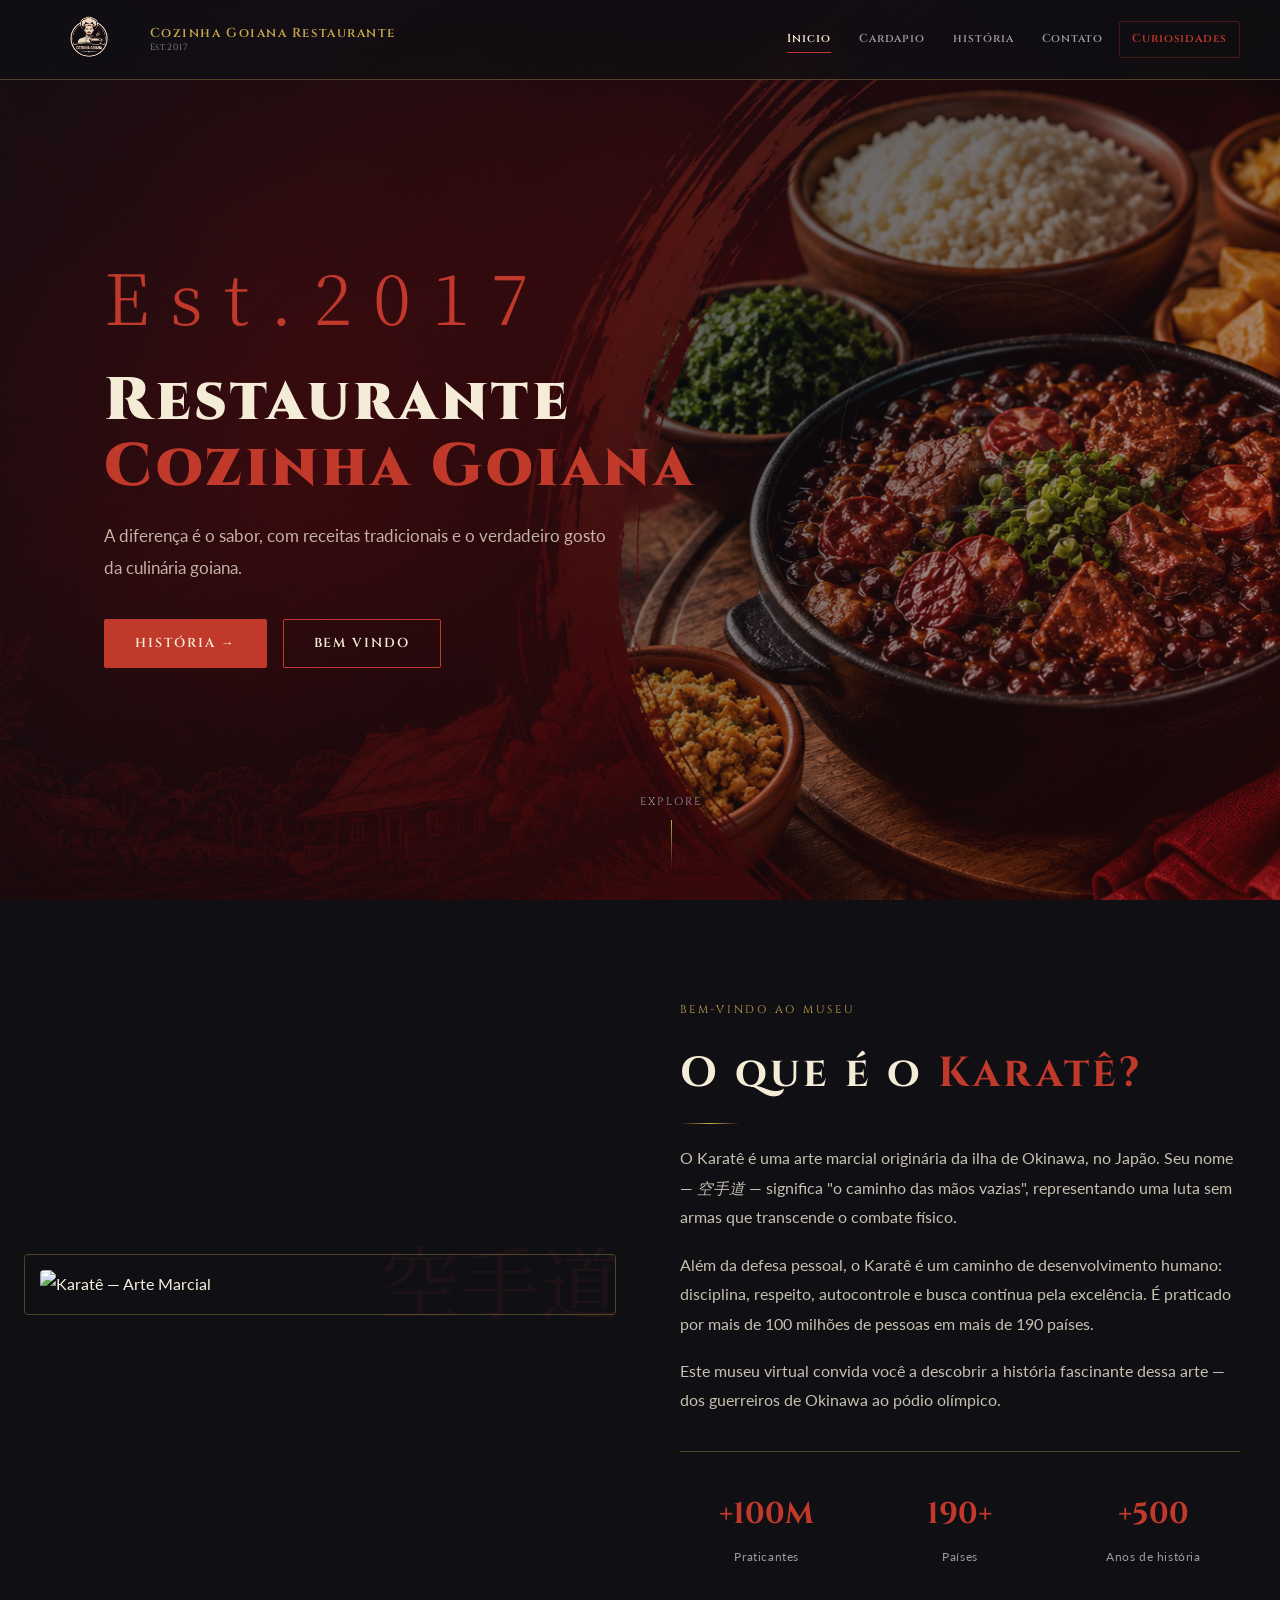
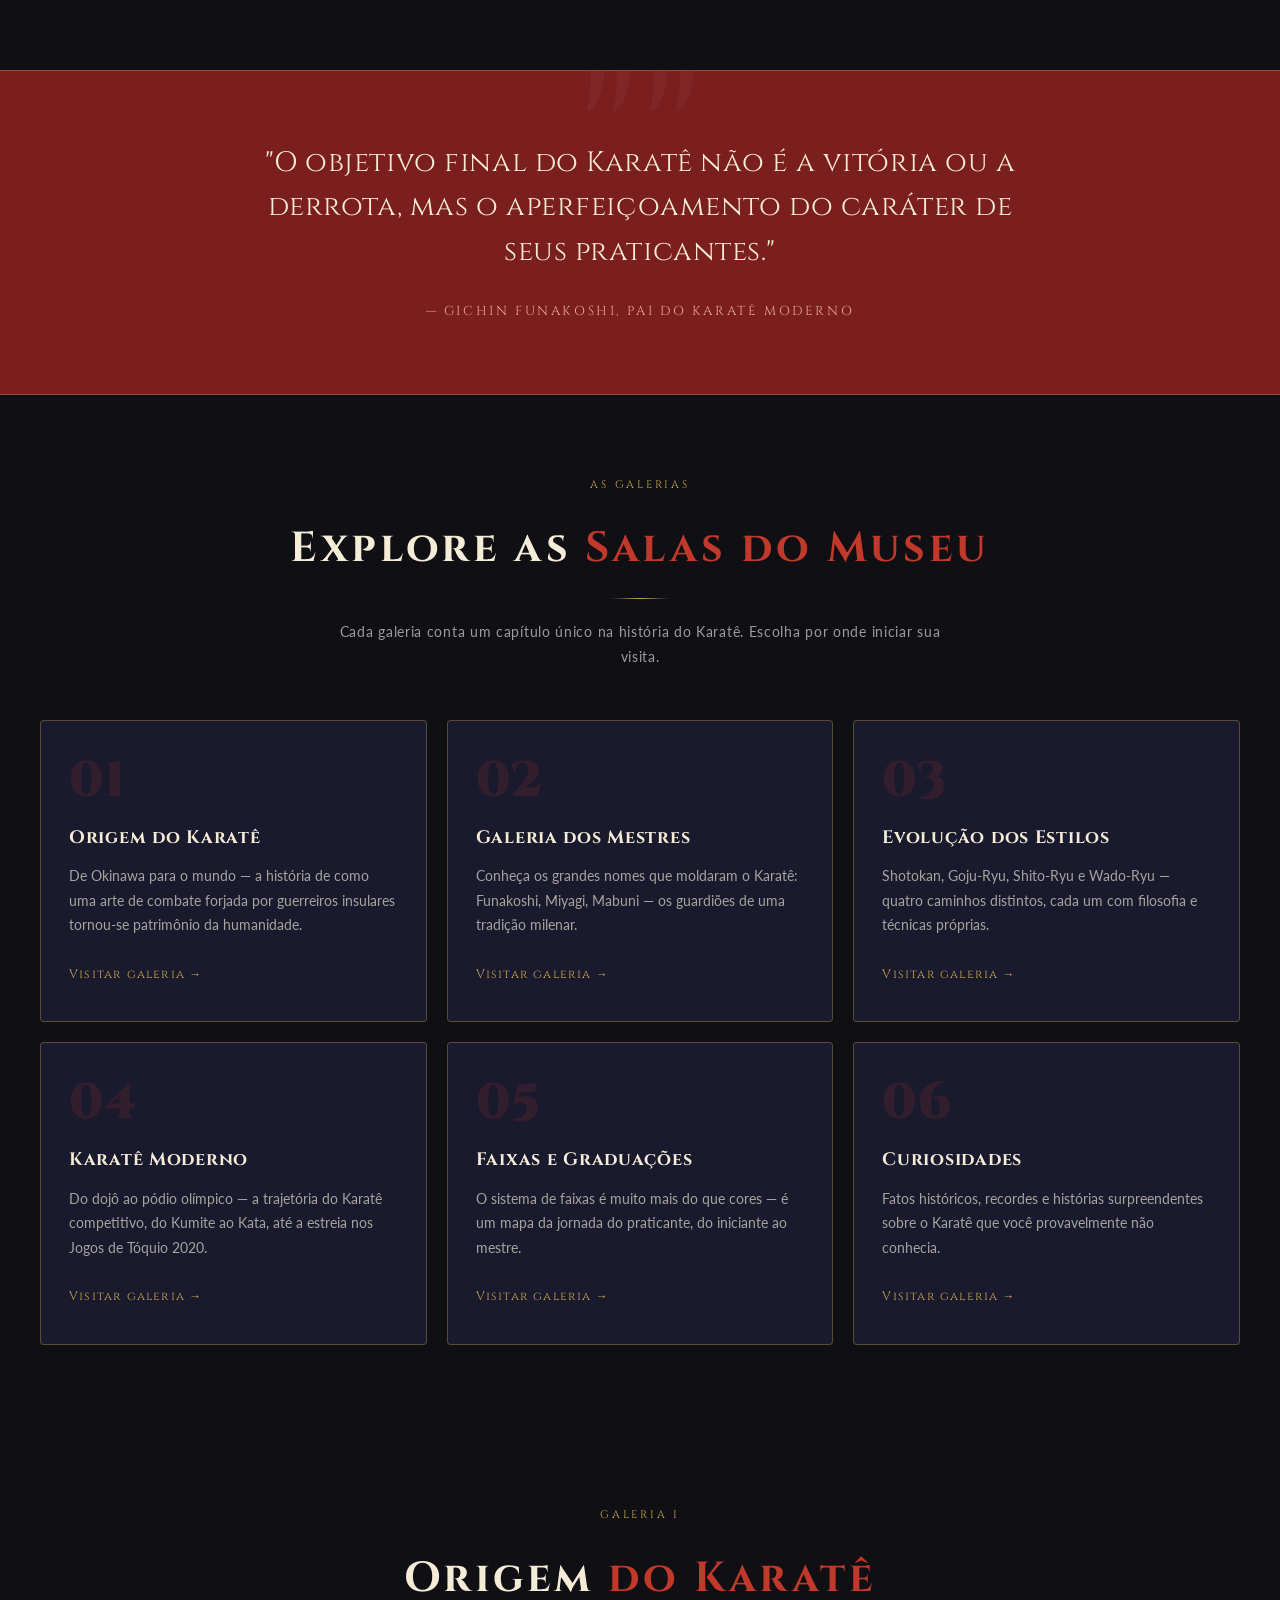
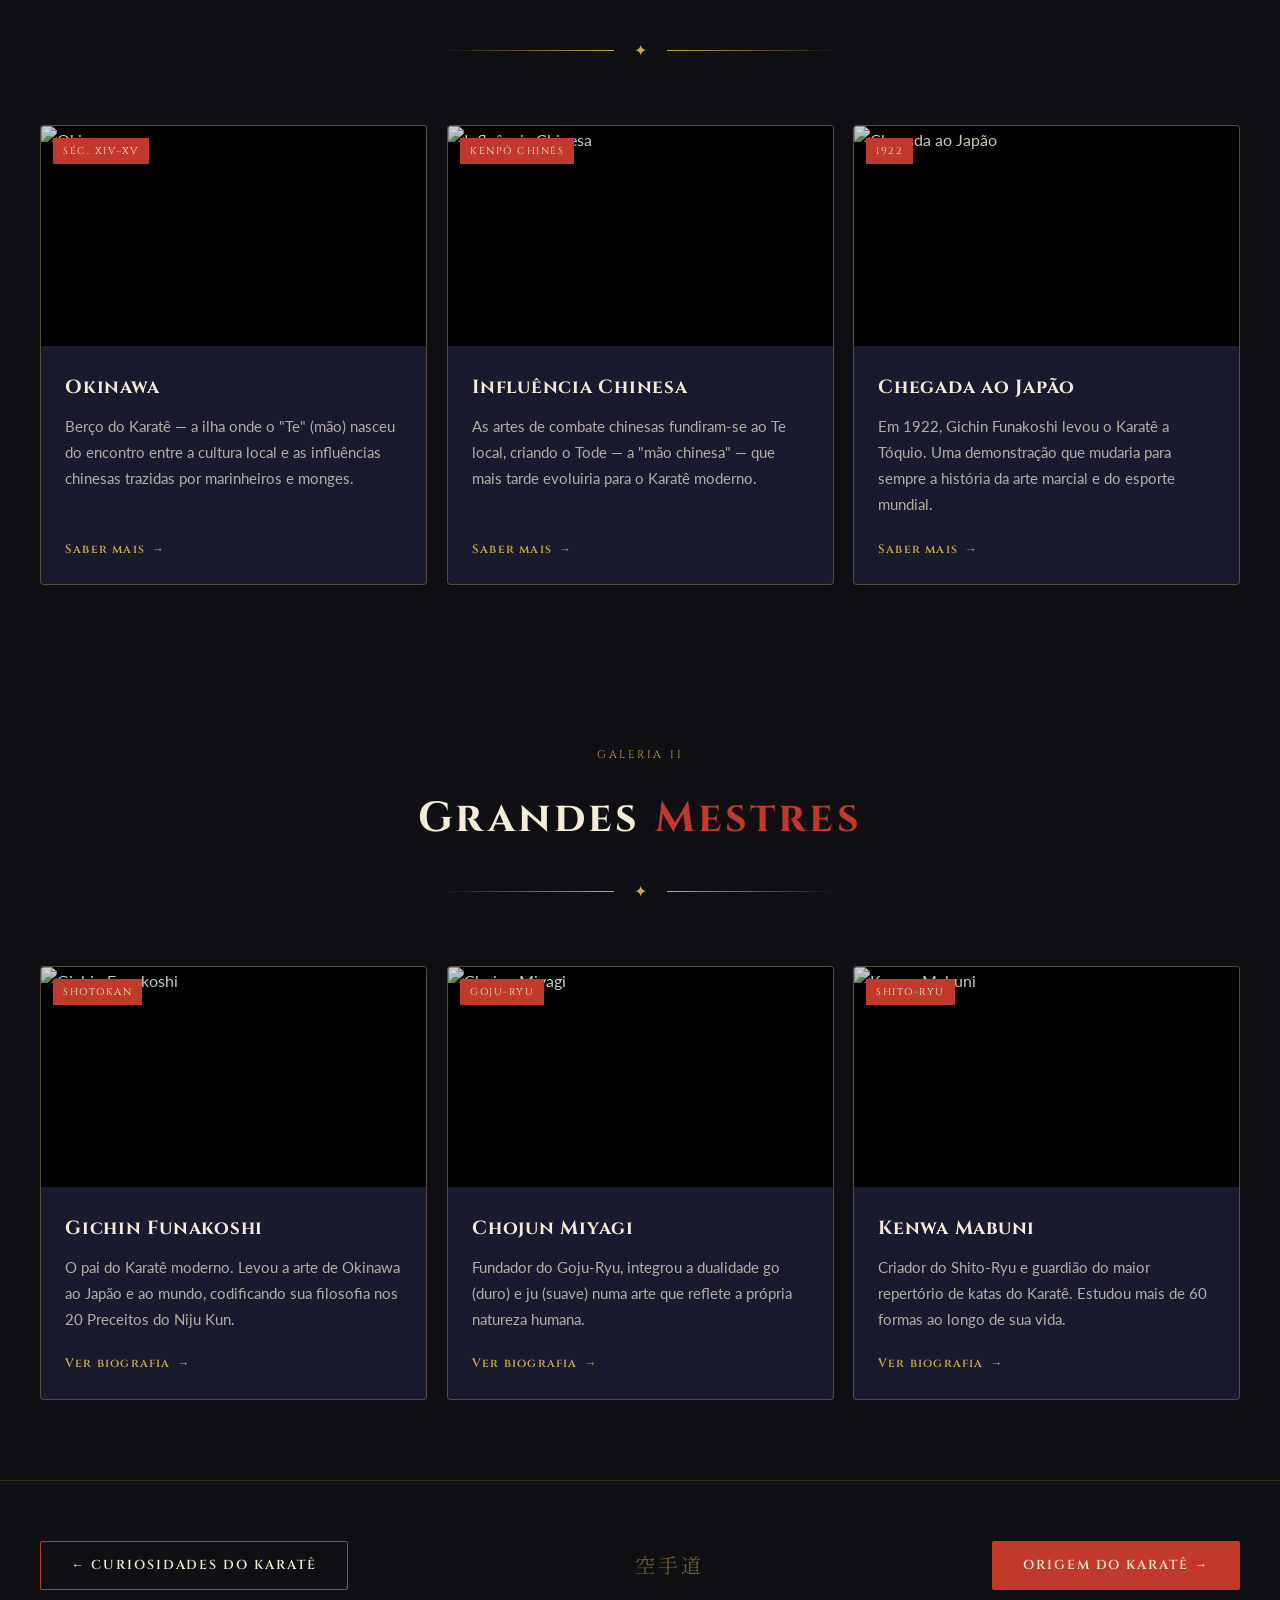
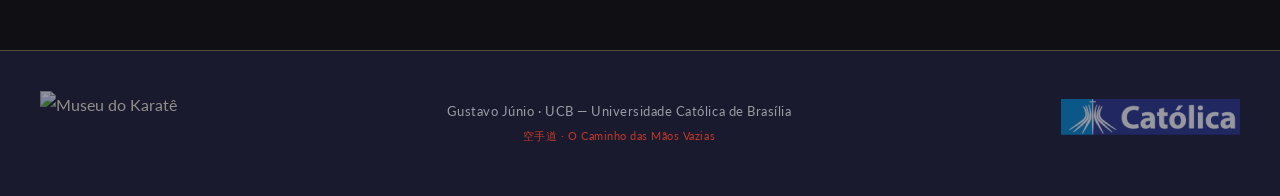
==== commit 0a5999d8: "Atualização logo mudança menu layout em geral" ====
--- a/index.html
+++ b/index.html
@@ -5,25 +5,23 @@
     <meta name="viewport" content="width=device-width, initial-scale=1.0" />
     <title>Restaurante Cozinha Goiana</title>
     <link rel="stylesheet" href="style.css" />
-    <link rel="icon" href="./img/Logo.jpg" />
+    <link rel="icon" href="" />
   </head>
   <body>
     <header class="header">
       <div class="header-inner">
         <a href="index.html" class="logo">
-          <img src="./img/Logo.jpg" alt="Museu do Karatê" />
+          <img src="./img/logo.png" alt="Cozinha Goiana" />
           <div class="logo-text">
             Cozinha Goiana Restaurante
             <small>Est.2017</small>
           </div>
         </a>
         <nav class="navbar">
-          <a href="index.html" class="active">inicio</a>
-          <a href="cardapio.html">cardapio</a>
-          <a href="mestres.html">Mestres</a>
-          <a href="estilos.html">Estilos</a>
-          <a href="moderno.html">Moderno</a>
-          <a href="faixas.html">Faixas</a>
+          <a href="index.html" class="active">Inicio</a>
+          <a href="cardapio.html">Cardapio</a>
+          <a href="história.html">história</a>
+          <a href="Contato.html">Contato</a>
           <a href="curiosidades.html" class="nav-highlight">Curiosidades</a>
         </nav>
       </div>
@@ -32,7 +30,7 @@
     <section class="hero">
       <div
         class="hero-bg"
-        style="background-image: url(&quot;./img/agorasim.jpg&quot;)"
+        style="background-image: url('/img/banner.png');"
       ></div>
       <div class="hero-overlay"></div>
 
@@ -60,14 +58,13 @@
         <span class="hero-kana">Est.2017</span>
         <h1>Restaurante<br /><em>Cozinha Goiana</em></h1>
         <p class="hero-desc">
-          Uma jornada pelos séculos que moldaram a arte do caminho das mãos
-          vazias — de Okinawa ao mundo.
+         A diferença é o sabor, com receitas tradicionais e o verdadeiro gosto da culinária goiana.
         </p>
         <div class="hero-actions">
-          <a href="origem.html" class="btn btn-primary"
-            ><span>Iniciar a Visita →</span></a
+          <a href="história.html" class="btn btn-primary"
+            ><span>História →</span></a
           >
-          <a href="#sobre" class="btn"><span>Sobre o Museu</span></a>
+          <a href="#sobre" class="btn"><span>Bem vindo</span></a>
         </div>
       </div>
 
--- a/style.css
+++ b/style.css
@@ -153,11 +153,13 @@
 }
 
 .logo {
+  
   display: flex;
   align-items: center;
   gap: 1.2rem;
 }
 .logo img {
+  border-radius: 11px;
   height: 65px;
   opacity: 0.9;
   transition: var(--transition);
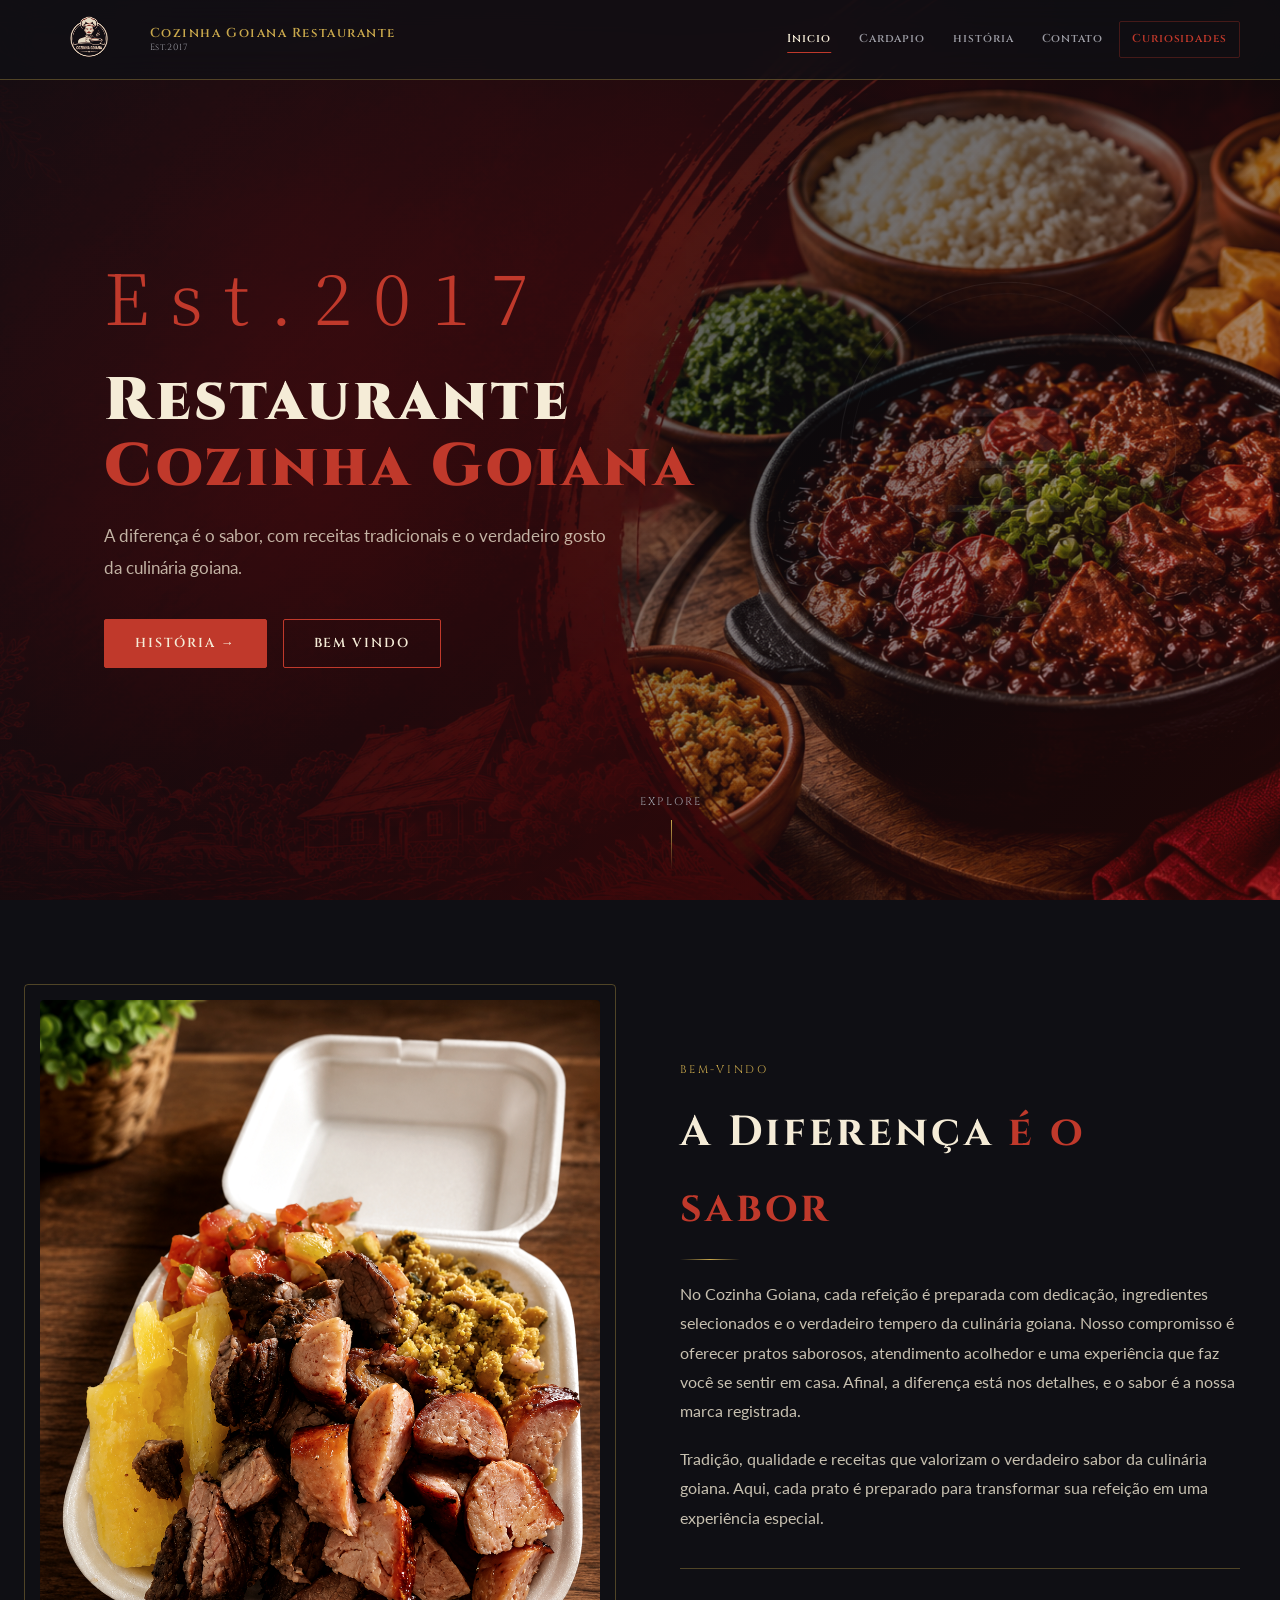
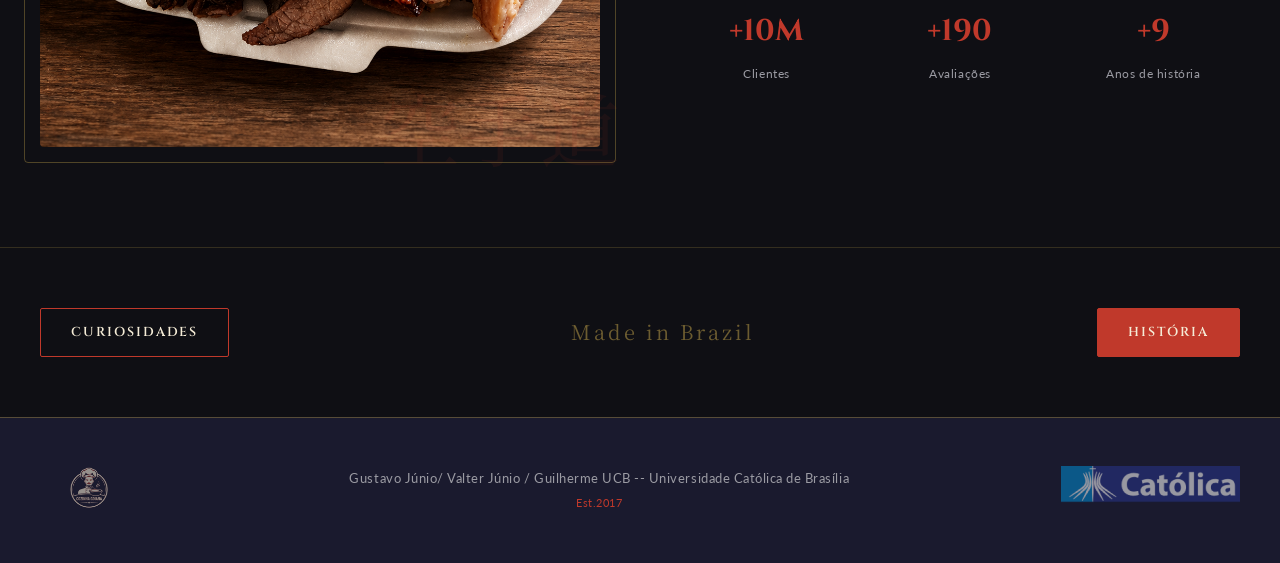
==== commit 651be14f: "Finalizada pagina inicial by valter s2" ====
--- a/index.html
+++ b/index.html
@@ -1,346 +1,137 @@
 <!doctype html>
 <html lang="pt-br">
-  <head>
-    <meta charset="UTF-8" />
-    <meta name="viewport" content="width=device-width, initial-scale=1.0" />
-    <title>Restaurante Cozinha Goiana</title>
-    <link rel="stylesheet" href="style.css" />
-    <link rel="icon" href="" />
-  </head>
-  <body>
-    <header class="header">
-      <div class="header-inner">
-        <a href="index.html" class="logo">
-          <img src="./img/logo.png" alt="Cozinha Goiana" />
-          <div class="logo-text">
-            Cozinha Goiana Restaurante
-            <small>Est.2017</small>
+
+<head>
+  <meta charset="UTF-8" />
+  <meta name="viewport" content="width=device-width, initial-scale=1.0" />
+  <title>Restaurante Cozinha Goiana</title>
+  <link rel="stylesheet" href="style.css" />
+  <link rel="icon" href="" />
+</head>
+
+<body>
+  <header class="header">
+    <div class="header-inner">
+      <a href="index.html" class="logo">
+        <img src="./img/logo.png" alt="Cozinha Goiana" />
+        <div class="logo-text">
+          Cozinha Goiana Restaurante
+          <small>Est.2017</small>
+        </div>
+      </a>
+      <nav class="navbar">
+        <a href="index.html" class="active">Inicio</a>
+        <a href="cardapio.html">Cardapio</a>
+        <a href="história.html">história</a>
+        <a href="Contato.html">Contato</a>
+        <a href="curiosidades.html" class="nav-highlight">Curiosidades</a>
+      </nav>
+    </div>
+  </header>
+
+  <section class="hero">
+    <div class="hero-bg" style="background-image: url('/img/banner.png');"></div>
+    <div class="hero-overlay"></div>
+
+    <svg class="hero-kamon" viewBox="0 0 300 300" fill="none" xmlns="http://www.w3.org/2000/svg">
+      <circle cx="150" cy="150" r="148" stroke="white" stroke-width="1" />
+      <circle cx="150" cy="150" r="138" stroke="white" stroke-width="0.5" />
+      <text x="150" y="195" text-anchor="middle" font-family="serif" font-size="120" fill="white">
+        空
+      </text>
+    </svg>
+
+    <div class="hero-content">
+      <span class="hero-kana">Est.2017</span>
+      <h1>Restaurante<br /><em>Cozinha Goiana</em></h1>
+      <p class="hero-desc">
+        A diferença é o sabor, com receitas tradicionais e o verdadeiro gosto da culinária goiana.
+      </p>
+      <div class="hero-actions">
+        <a href="história.html" class="btn btn-primary"><span>História →</span></a>
+        <a href="#sobre" class="btn"><span>Bem vindo</span></a>
+      </div>
+    </div>
+
+    <div class="hero-badge">
+      <span>Explore</span>
+      <div class="hero-badge-line"></div>
+    </div>
+  </section>
+
+  <div id="sobre">
+    <div class="container about-section">
+      <div class="about-image-wrap reveal">
+        <img src="./img/marmita1.png" alt="Comida de qualidade" />
+        <div class="about-frame"></div>
+      </div>
+      <div class="about-text">
+        <span class="section-label">Bem-vindo</span>
+        <h2 class="section-title">A Diferença<span> é o sabor</span></h2>
+        <div class="gold-divider"></div>
+        <p>
+          No Cozinha Goiana, cada refeição é preparada com dedicação, ingredientes selecionados e o verdadeiro tempero
+          da culinária goiana. Nosso compromisso é oferecer pratos saborosos, atendimento acolhedor e uma experiência
+          que faz você se sentir em casa. Afinal, a diferença está nos detalhes, e o sabor é a nossa marca registrada.
+        </p>
+
+        <p>
+          Tradição, qualidade e receitas que valorizam o verdadeiro sabor da culinária goiana. Aqui, cada prato é
+          preparado para transformar sua refeição em uma experiência especial.
+        </p>
+
+       
+        <div class="about-stats">
+          <div class="stat-item">
+            <span class="stat-number">+10M </span>
+            <span class="stat-label">Clientes</span>
           </div>
-        </a>
-        <nav class="navbar">
-          <a href="index.html" class="active">Inicio</a>
-          <a href="cardapio.html">Cardapio</a>
-          <a href="história.html">história</a>
-          <a href="Contato.html">Contato</a>
-          <a href="curiosidades.html" class="nav-highlight">Curiosidades</a>
-        </nav>
-      </div>
-    </header>
-
-    <section class="hero">
-      <div
-        class="hero-bg"
-        style="background-image: url('/img/banner.png');"
-      ></div>
-      <div class="hero-overlay"></div>
-
-      <svg
-        class="hero-kamon"
-        viewBox="0 0 300 300"
-        fill="none"
-        xmlns="http://www.w3.org/2000/svg"
-      >
-        <circle cx="150" cy="150" r="148" stroke="white" stroke-width="1" />
-        <circle cx="150" cy="150" r="138" stroke="white" stroke-width="0.5" />
-        <text
-          x="150"
-          y="195"
-          text-anchor="middle"
-          font-family="serif"
-          font-size="120"
-          fill="white"
-        >
-          空
-        </text>
-      </svg>
-
-      <div class="hero-content">
-        <span class="hero-kana">Est.2017</span>
-        <h1>Restaurante<br /><em>Cozinha Goiana</em></h1>
-        <p class="hero-desc">
-         A diferença é o sabor, com receitas tradicionais e o verdadeiro gosto da culinária goiana.
-        </p>
-        <div class="hero-actions">
-          <a href="história.html" class="btn btn-primary"
-            ><span>História →</span></a
-          >
-          <a href="#sobre" class="btn"><span>Bem vindo</span></a>
-        </div>
-      </div>
-
-      <div class="hero-badge">
-        <span>Explore</span>
-        <div class="hero-badge-line"></div>
-      </div>
-    </section>
-
-    <div id="sobre">
-      <div class="container about-section">
-        <div class="about-image-wrap reveal">
-          <img src="./img/Karatê2.jpg" alt="Karatê — Arte Marcial" />
-          <div class="about-frame"></div>
-        </div>
-        <div class="about-text">
-          <span class="section-label">Bem-vindo ao Museu</span>
-          <h2 class="section-title">O que é o <span>Karatê?</span></h2>
-          <div class="gold-divider"></div>
-          <p>
-            O Karatê é uma arte marcial originária da ilha de Okinawa, no Japão.
-            Seu nome — <em>空手道</em> — significa "o caminho das mãos vazias",
-            representando uma luta sem armas que transcende o combate físico.
-          </p>
-          <p>
-            Além da defesa pessoal, o Karatê é um caminho de desenvolvimento
-            humano: disciplina, respeito, autocontrole e busca contínua pela
-            excelência. É praticado por mais de 100 milhões de pessoas em mais
-            de 190 países.
-          </p>
-          <p>
-            Este museu virtual convida você a descobrir a história fascinante
-            dessa arte — dos guerreiros de Okinawa ao pódio olímpico.
-          </p>
-          <div class="about-stats">
-            <div class="stat-item">
-              <span class="stat-number">+100M</span>
-              <span class="stat-label">Praticantes</span>
-            </div>
-            <div class="stat-item">
-              <span class="stat-number">190+</span>
-              <span class="stat-label">Países</span>
-            </div>
-            <div class="stat-item">
-              <span class="stat-number">+500</span>
-              <span class="stat-label">Anos de história</span>
-            </div>
+          <div class="stat-item">
+            <span class="stat-number">+190</span>
+            <span class="stat-label">Avaliações</span>
+          </div>
+          <div class="stat-item">
+            <span class="stat-number">+9</span>
+            <span class="stat-label">Anos de história</span>
           </div>
         </div>
       </div>
     </div>
+  </div>
 
-    <div class="quote-section">
-      <p class="quote-text">
-        "O objetivo final do Karatê não é a vitória ou a derrota, mas o
-        aperfeiçoamento do caráter de seus praticantes."
-      </p>
-      <span class="quote-author"
-        >— Gichin Funakoshi, Pai do Karatê Moderno</span
-      >
-    </div>
+  
 
-    <div class="nav-cards-section">
-      <span class="section-label reveal">As Galerias</span>
-      <h2 class="section-title reveal">
-        Explore as <span>Salas do Museu</span>
-      </h2>
-      <div class="gold-divider reveal"></div>
-      <p class="section-subtitle reveal">
-        Cada galeria conta um capítulo único na história do Karatê. Escolha por
-        onde iniciar sua visita.
+  <div
+    style="max-width:1280px; margin:0 auto; padding:6rem 4rem; display:flex; justify-content:space-between; align-items:center; border-top: 1px solid rgba(201,168,76,0.2);">
+    <a href="curiosidades.html" class="btn"><span> Curiosidades </span></a>
+    <span class="jp-text" style="color:var(--kiku); font-size:2rem; opacity:0.5;">Made in Brazil</span>
+    <a href="história.html" class="btn btn-primary"><span>História</span></a>
+  </div>
+
+  <footer class="footer">
+    <div class="footer-inner">
+
+      <div class="footer-logo">
+        <a href="index.html">
+          <img src="./img/logo.png" alt="Cozinha goiana" />
+        </a>
+      </div>
+
+      <p class="footer-text">
+        Gustavo Júnio/ Valter Júnio / Guilherme UCB -- Universidade Católica de Brasília<br />
+        <span style="color: var(--torii); font-size: 1.1rem;">
+          Est.2017
+        </span>
       </p>
 
-      <div class="nav-cards-grid">
-        <a href="origem.html" class="nav-card">
-          <div class="nav-card-num">01</div>
-          <div class="nav-card-title">Origem do Karatê</div>
-          <p class="nav-card-text">
-            De Okinawa para o mundo — a história de como uma arte de combate
-            forjada por guerreiros insulares tornou-se patrimônio da humanidade.
-          </p>
-          <span class="nav-card-arrow">Visitar galeria →</span>
-        </a>
-
-        <a href="mestres.html" class="nav-card">
-          <div class="nav-card-num">02</div>
-          <div class="nav-card-title">Galeria dos Mestres</div>
-          <p class="nav-card-text">
-            Conheça os grandes nomes que moldaram o Karatê: Funakoshi, Miyagi,
-            Mabuni — os guardiões de uma tradição milenar.
-          </p>
-          <span class="nav-card-arrow">Visitar galeria →</span>
-        </a>
-
-        <a href="estilos.html" class="nav-card">
-          <div class="nav-card-num">03</div>
-          <div class="nav-card-title">Evolução dos Estilos</div>
-          <p class="nav-card-text">
-            Shotokan, Goju-Ryu, Shito-Ryu e Wado-Ryu — quatro caminhos
-            distintos, cada um com filosofia e técnicas próprias.
-          </p>
-          <span class="nav-card-arrow">Visitar galeria →</span>
-        </a>
-
-        <a href="moderno.html" class="nav-card">
-          <div class="nav-card-num">04</div>
-          <div class="nav-card-title">Karatê Moderno</div>
-          <p class="nav-card-text">
-            Do dojô ao pódio olímpico — a trajetória do Karatê competitivo, do
-            Kumite ao Kata, até a estreia nos Jogos de Tóquio 2020.
-          </p>
-          <span class="nav-card-arrow">Visitar galeria →</span>
-        </a>
-
-        <a href="faixas.html" class="nav-card">
-          <div class="nav-card-num">05</div>
-          <div class="nav-card-title">Faixas e Graduações</div>
-          <p class="nav-card-text">
-            O sistema de faixas é muito mais do que cores — é um mapa da jornada
-            do praticante, do iniciante ao mestre.
-          </p>
-          <span class="nav-card-arrow">Visitar galeria →</span>
-        </a>
-
-        <a href="curiosidades.html" class="nav-card">
-          <div class="nav-card-num">06</div>
-          <div class="nav-card-title">Curiosidades</div>
-          <p class="nav-card-text">
-            Fatos históricos, recordes e histórias surpreendentes sobre o Karatê
-            que você provavelmente não conhecia.
-          </p>
-          <span class="nav-card-arrow">Visitar galeria →</span>
+      <div class="footer-ucb">
+        <a href="https://ucb.catolica.edu.br/" target="_blank" rel="noopener noreferrer">
+          <img src="./img/logocatolica.webp" alt="Logo UCB" />
         </a>
       </div>
+
     </div>
+  </footer>
+</body>
 
-    <div class="gallery-section bg-alt">
-      <span class="section-label reveal">Galeria I</span>
-      <h2 class="section-title reveal">Origem <span>do Karatê</span></h2>
-      <div class="deco-divider reveal">
-        <div class="deco-divider-line"></div>
-        <span class="deco-divider-icon">✦</span>
-        <div class="deco-divider-line"></div>
-      </div>
-      <div class="cards-grid" style="max-width: 1280px; margin: 0 auto">
-        <div class="museum-card reveal">
-          <div class="card-img-wrap">
-            <img src="./img/Okinawa.jpg" alt="Okinawa" />
-            <span class="card-tag">Séc. XIV–XV</span>
-          </div>
-          <div class="card-body">
-            <h3>Okinawa</h3>
-            <p>
-              Berço do Karatê — a ilha onde o "Te" (mão) nasceu do encontro
-              entre a cultura local e as influências chinesas trazidas por
-              marinheiros e monges.
-            </p>
-            <a href="origem.html" class="card-link">Saber mais</a>
-          </div>
-        </div>
-        <div class="museum-card reveal">
-          <div class="card-img-wrap">
-            <img src="./img/Influência Chinesa.jpg" alt="Influência Chinesa" />
-            <span class="card-tag">Kenpō Chinês</span>
-          </div>
-          <div class="card-body">
-            <h3>Influência Chinesa</h3>
-            <p>
-              As artes de combate chinesas fundiram-se ao Te local, criando o
-              Tode — a "mão chinesa" — que mais tarde evoluiria para o Karatê
-              moderno.
-            </p>
-            <a href="origem.html" class="card-link">Saber mais</a>
-          </div>
-        </div>
-        <div class="museum-card reveal">
-          <div class="card-img-wrap">
-            <img src="./img/Chegada ao Japão.jpg" alt="Chegada ao Japão" />
-            <span class="card-tag">1922</span>
-          </div>
-          <div class="card-body">
-            <h3>Chegada ao Japão</h3>
-            <p>
-              Em 1922, Gichin Funakoshi levou o Karatê a Tóquio. Uma
-              demonstração que mudaria para sempre a história da arte marcial e
-              do esporte mundial.
-            </p>
-            <a href="origem.html" class="card-link">Saber mais</a>
-          </div>
-        </div>
-      </div>
-    </div>
-
-    <div class="gallery-section">
-      <span class="section-label reveal">Galeria II</span>
-      <h2 class="section-title reveal">Grandes <span>Mestres</span></h2>
-      <div class="deco-divider reveal">
-        <div class="deco-divider-line"></div>
-        <span class="deco-divider-icon">✦</span>
-        <div class="deco-divider-line"></div>
-      </div>
-      <div class="cards-grid" style="max-width: 1280px; margin: 0 auto">
-        <div class="museum-card reveal">
-          <div class="card-img-wrap">
-            <img src="./img/Gichin Funakishi - 1868 - 1957.jpg" alt="Gichin Funakoshi" />
-            <span class="card-tag">Shotokan</span>
-          </div>
-          <div class="card-body">
-            <h3>Gichin Funakoshi</h3>
-            <p>
-              O pai do Karatê moderno. Levou a arte de Okinawa ao Japão e ao
-              mundo, codificando sua filosofia nos 20 Preceitos do Niju Kun.
-            </p>
-            <a href="mestres.html" class="card-link">Ver biografia</a>
-          </div>
-        </div>
-        <div class="museum-card reveal">
-          <div class="card-img-wrap">
-            <img src="./img/Chojun Miyagi.jpg" alt="Chojun Miyagi" />
-            <span class="card-tag">Goju-Ryu</span>
-          </div>
-          <div class="card-body">
-            <h3>Chojun Miyagi</h3>
-            <p>
-              Fundador do Goju-Ryu, integrou a dualidade go (duro) e ju (suave)
-              numa arte que reflete a própria natureza humana.
-            </p>
-            <a href="mestres.html" class="card-link">Ver biografia</a>
-          </div>
-        </div>
-        <div class="museum-card reveal">
-          <div class="card-img-wrap">
-            <img src="./img/Kenwa Mabuni - Shito Ryu.jpg" alt="Kenwa Mabuni" />
-            <span class="card-tag">Shito-Ryu</span>
-          </div>
-          <div class="card-body">
-            <h3>Kenwa Mabuni</h3>
-            <p>
-              Criador do Shito-Ryu e guardião do maior repertório de katas do
-              Karatê. Estudou mais de 60 formas ao longo de sua vida.
-            </p>
-            <a href="mestres.html" class="card-link">Ver biografia</a>
-          </div>
-        </div>
-      </div>
-    </div>
-
- <div style="max-width:1280px; margin:0 auto; padding:6rem 4rem; display:flex; justify-content:space-between; align-items:center; border-top: 1px solid rgba(201,168,76,0.2);">
-    <a href="curiosidades.html" class="btn"><span>← Curiosidades Do Karatê</span></a>
-    <span class="jp-text" style="color:var(--kiku); font-size:2rem; opacity:0.5;">空手道</span>
-    <a href="origem.html" class="btn btn-primary"><span>Origem do Karatê →</span></a>
-  </div>
-
-    <footer class="footer">
-  <div class="footer-inner">
-
-    <div class="footer-logo">
-      <a href="index.html">
-        <img src="./img/Logo.jpg" alt="Museu do Karatê" />
-      </a>
-    </div>
-
-    <p class="footer-text">
-      Gustavo Júnio · UCB — Universidade Católica de Brasília<br />
-      <span style="color: var(--torii); font-size: 1.1rem;">
-        空手道 · O Caminho das Mãos Vazias
-      </span>
-    </p>
-
-    <div class="footer-ucb">
-      <a href="https://ucb.catolica.edu.br/" target="_blank" rel="noopener noreferrer">
-        <img src="./img/logocatolica.webp" alt="Logo UCB" />
-      </a>
-    </div>
-
-  </div>
-</footer>
-  </body>
-</html>
+</html>
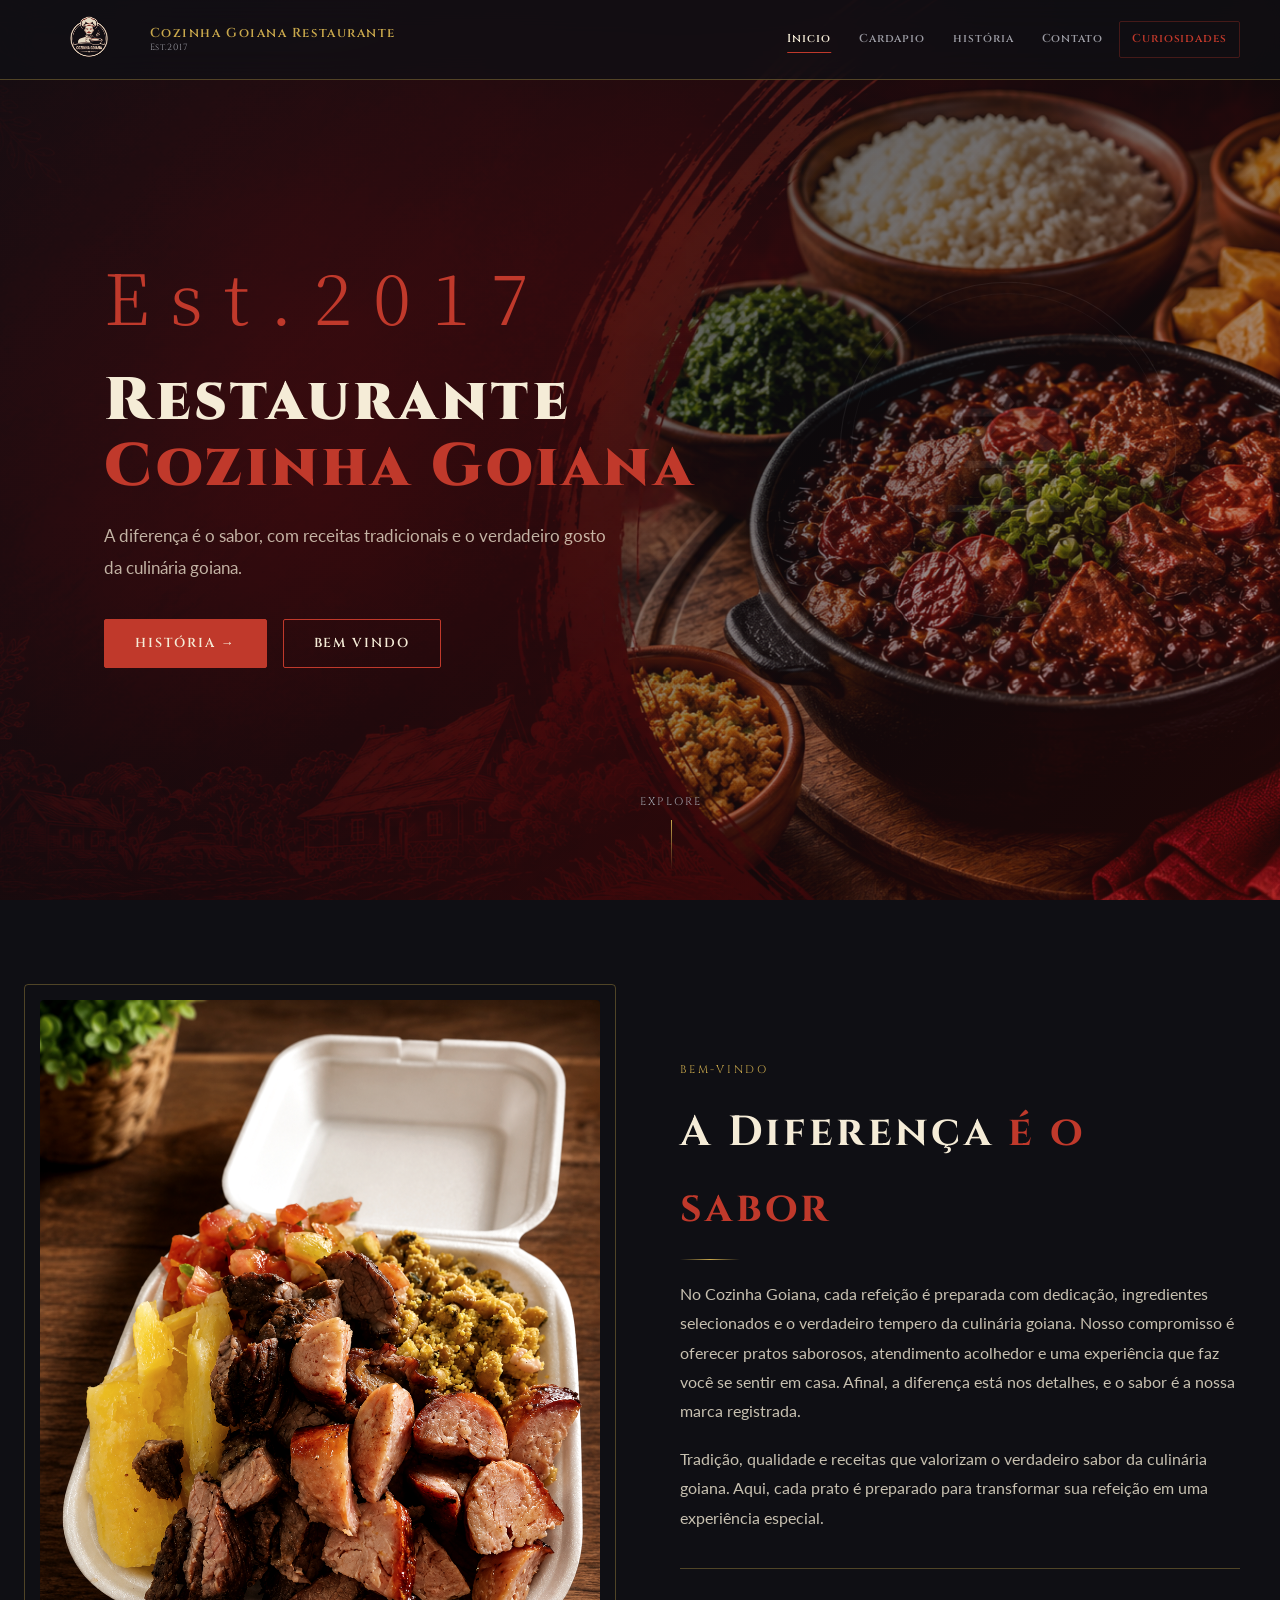
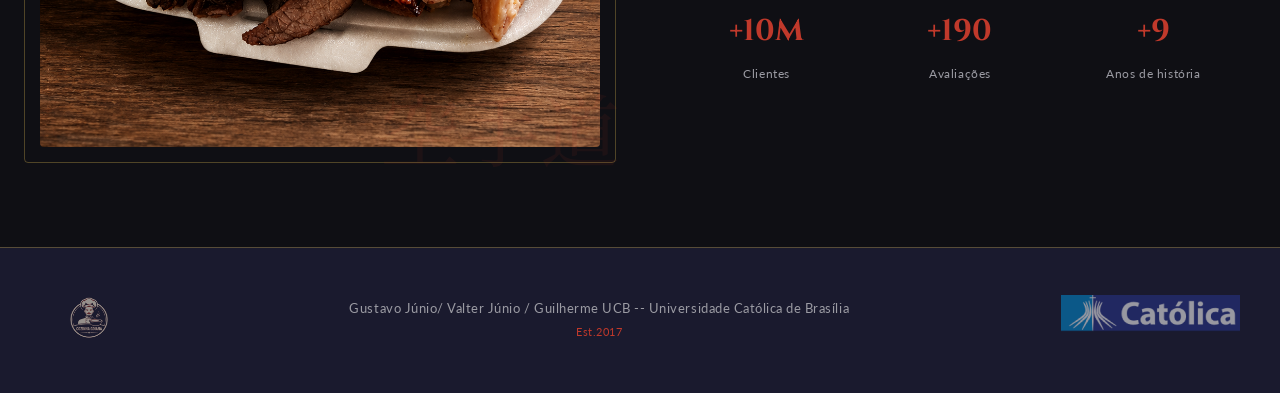
==== commit 17c9c98f: "hihihiha paginas fodas" ====
--- a/index.html
+++ b/index.html
@@ -99,15 +99,6 @@
     </div>
   </div>
 
-  
-
-  <div
-    style="max-width:1280px; margin:0 auto; padding:6rem 4rem; display:flex; justify-content:space-between; align-items:center; border-top: 1px solid rgba(201,168,76,0.2);">
-    <a href="curiosidades.html" class="btn"><span> Curiosidades </span></a>
-    <span class="jp-text" style="color:var(--kiku); font-size:2rem; opacity:0.5;">Made in Brazil</span>
-    <a href="história.html" class="btn btn-primary"><span>História</span></a>
-  </div>
-
   <footer class="footer">
     <div class="footer-inner">
 
--- a/style.css
+++ b/style.css
@@ -1211,5 +1211,4 @@
 
 .card-body {
   flex-grow: 1;
-}
-
+}
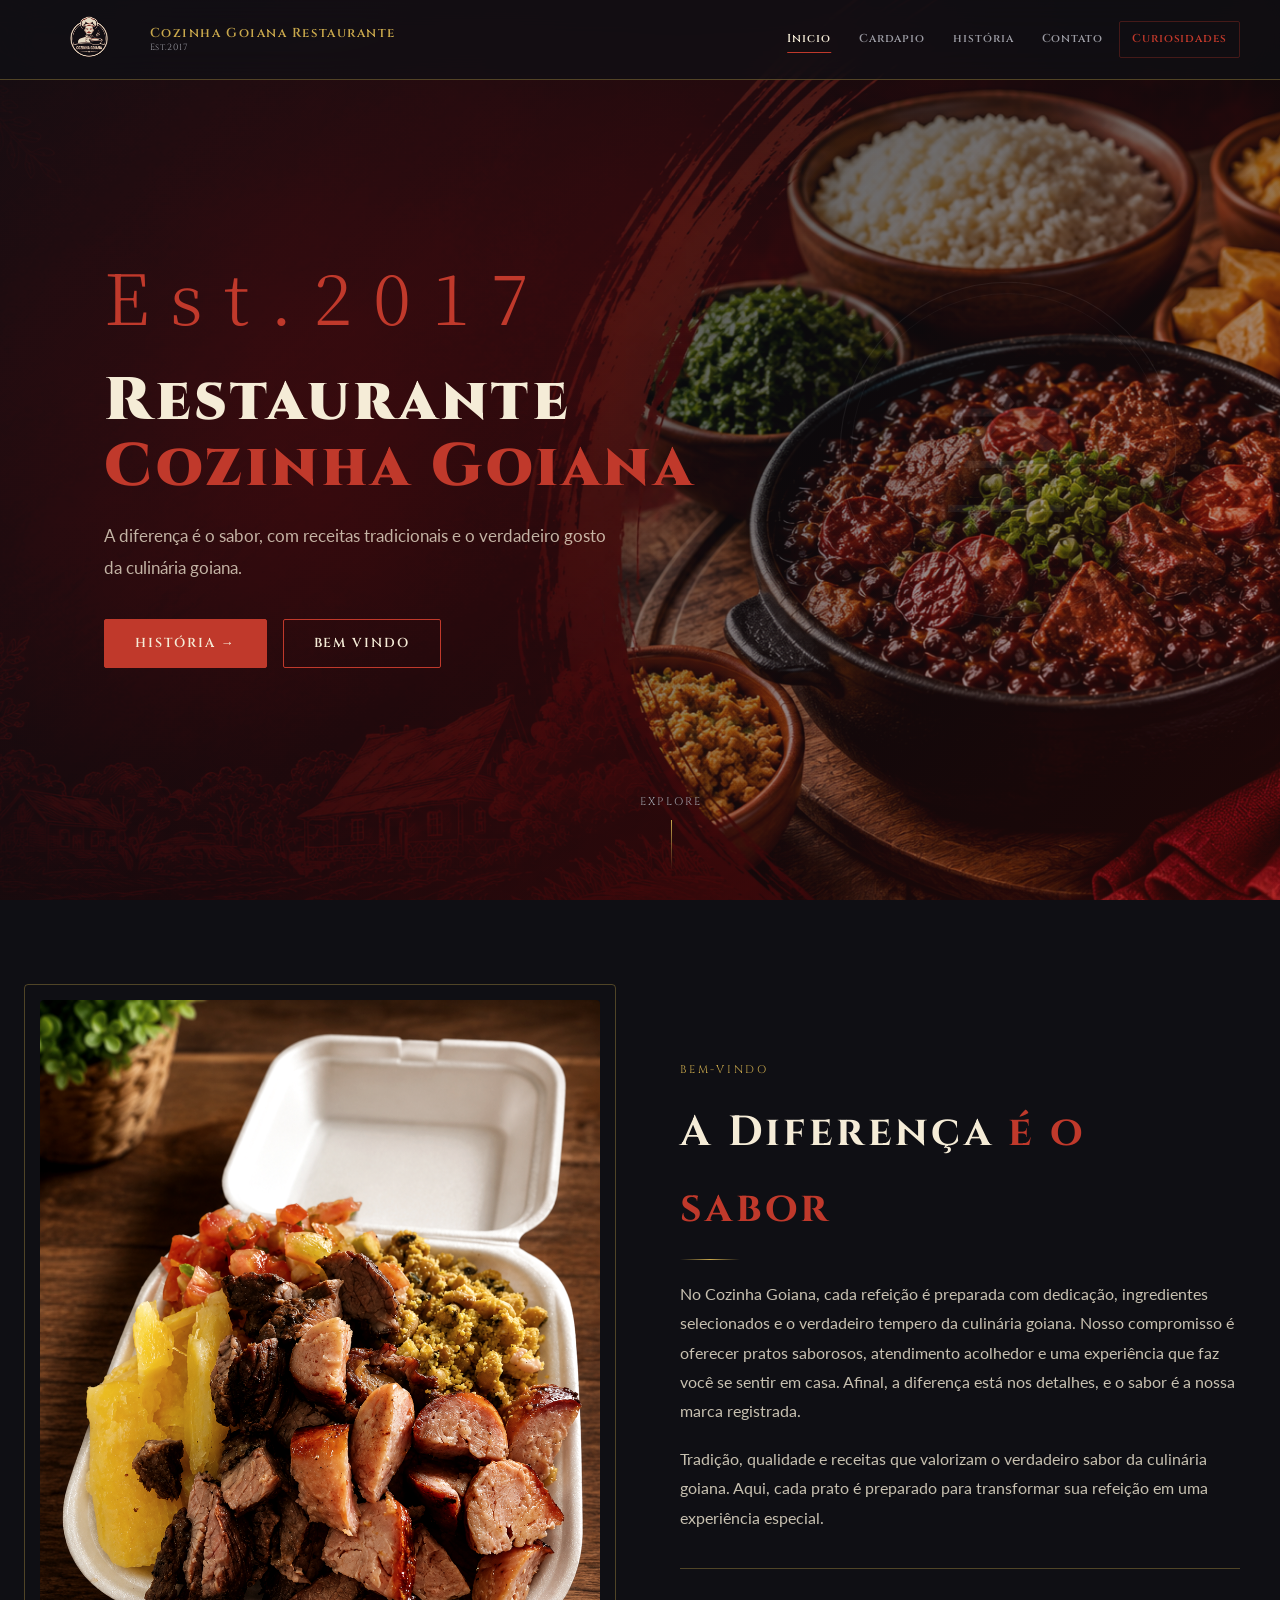
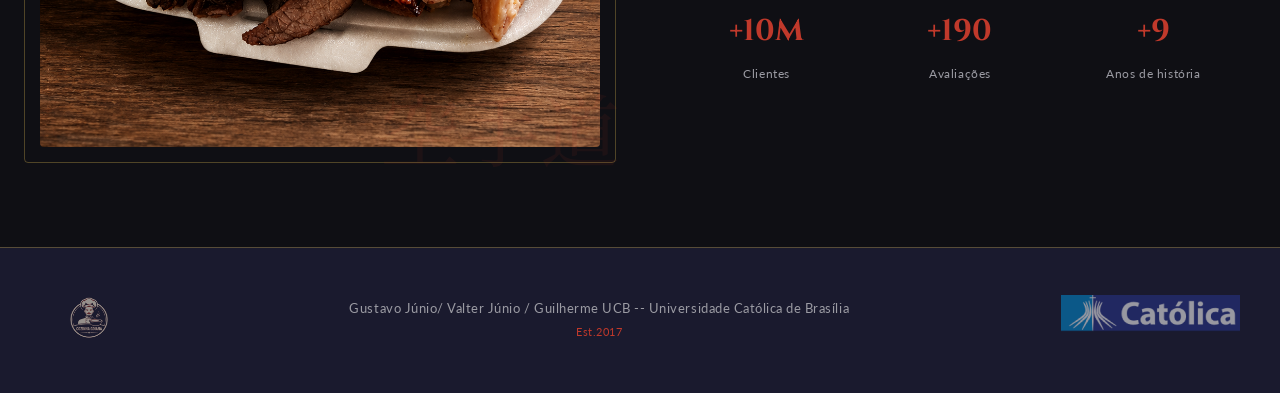
==== commit 6c6fa7a8: "Update index.html" ====
--- a/index.html
+++ b/index.html
@@ -30,7 +30,7 @@
   </header>
 
   <section class="hero">
-    <div class="hero-bg" style="background-image: url('/img/banner.png');"></div>
+    <div class="hero-bg" style="background-image: url(&quot;./img/banner.png&quot;);"></div>
     <div class="hero-overlay"></div>
 
     <svg class="hero-kamon" viewBox="0 0 300 300" fill="none" xmlns="http://www.w3.org/2000/svg">
@@ -125,4 +125,4 @@
   </footer>
 </body>
 
-</html>+</html>
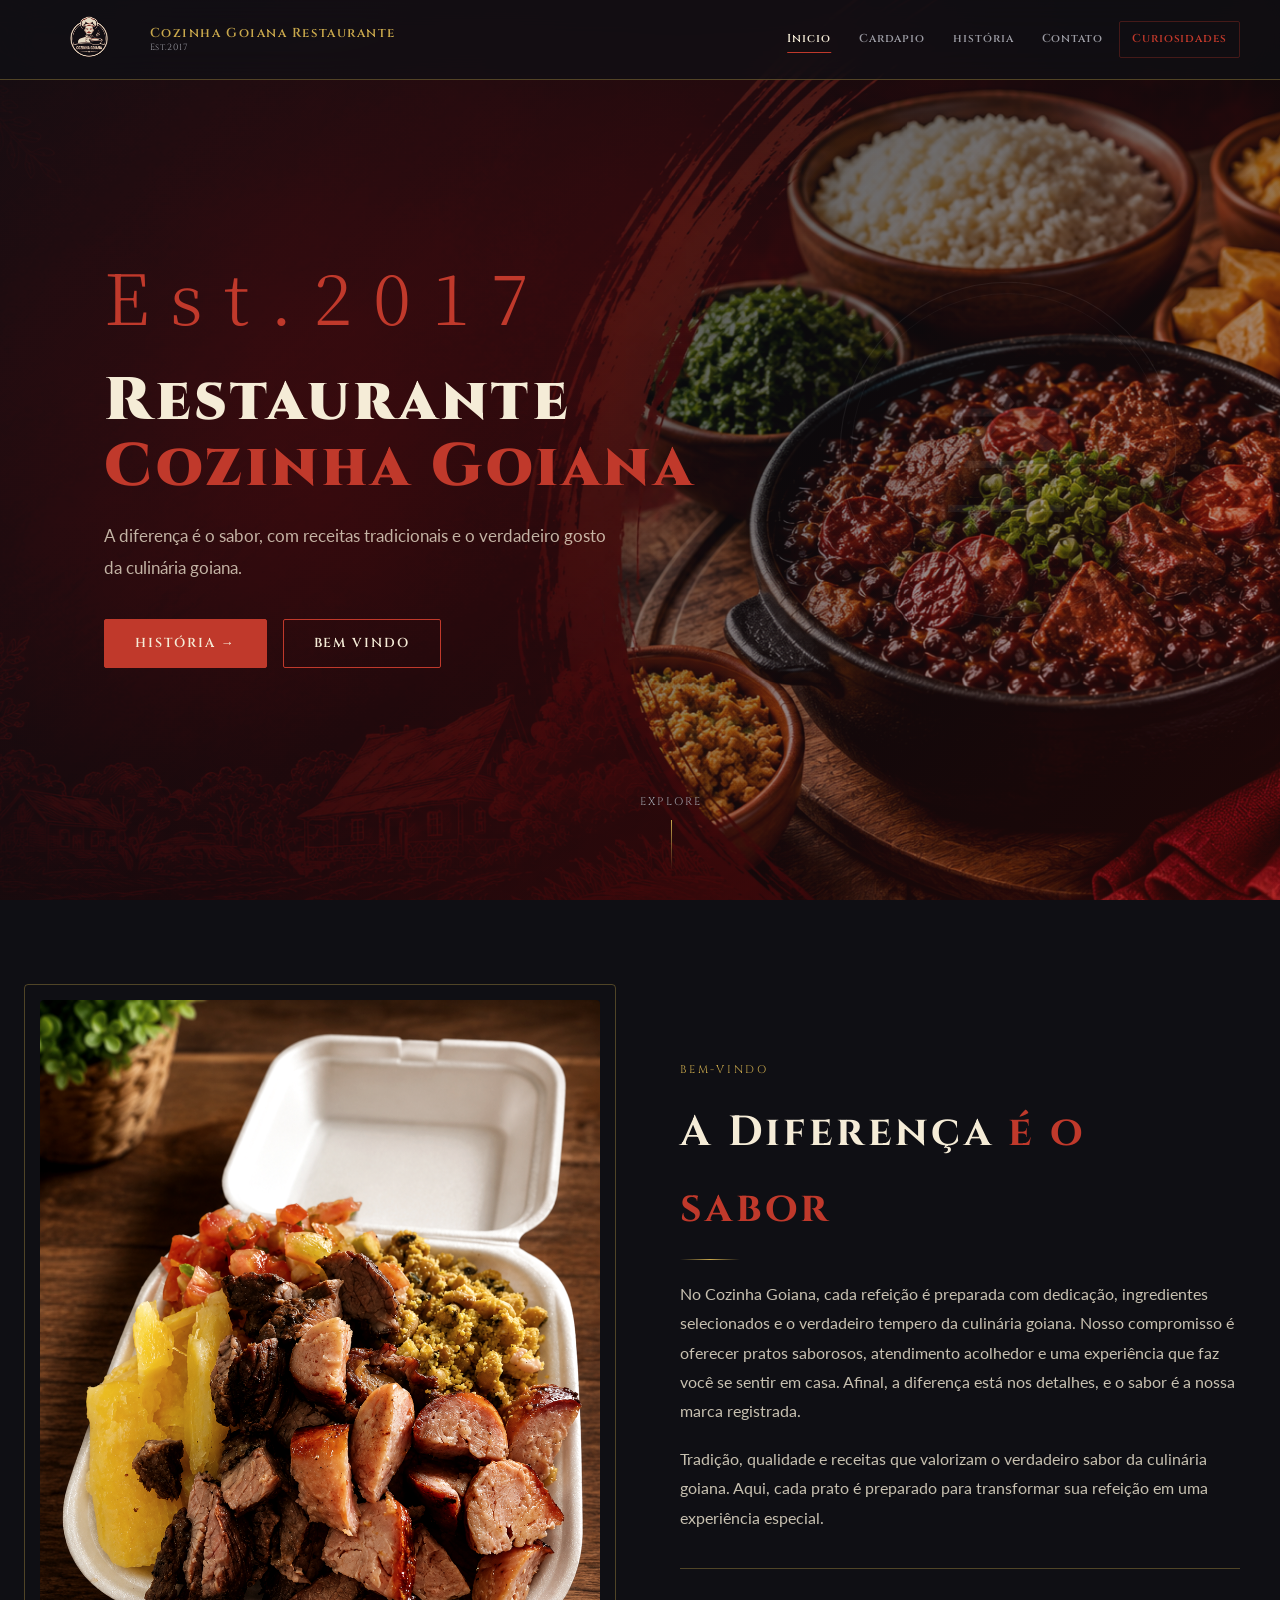
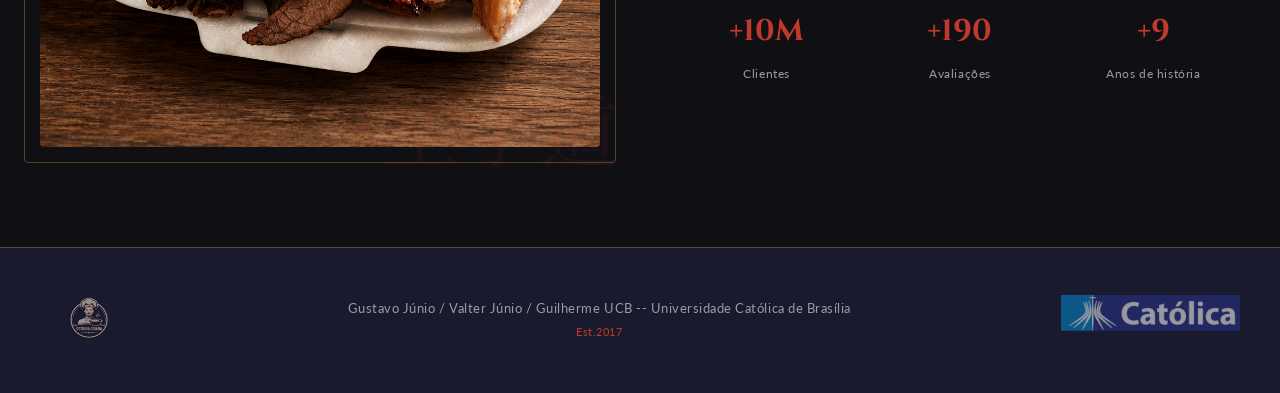
==== commit c46e7565: "contato atualizado tem que terminar" ====
--- a/index.html
+++ b/index.html
@@ -30,7 +30,7 @@
   </header>
 
   <section class="hero">
-    <div class="hero-bg" style="background-image: url(&quot;./img/banner.png&quot;);"></div>
+    <div class="hero-bg" style="background-image: url('/img/banner.png');"></div>
     <div class="hero-overlay"></div>
 
     <svg class="hero-kamon" viewBox="0 0 300 300" fill="none" xmlns="http://www.w3.org/2000/svg">
@@ -109,7 +109,7 @@
       </div>
 
       <p class="footer-text">
-        Gustavo Júnio/ Valter Júnio / Guilherme UCB -- Universidade Católica de Brasília<br />
+        Gustavo Júnio / Valter Júnio / Guilherme UCB -- Universidade Católica de Brasília<br />
         <span style="color: var(--torii); font-size: 1.1rem;">
           Est.2017
         </span>
@@ -125,4 +125,4 @@
   </footer>
 </body>
 
-</html>
+</html>
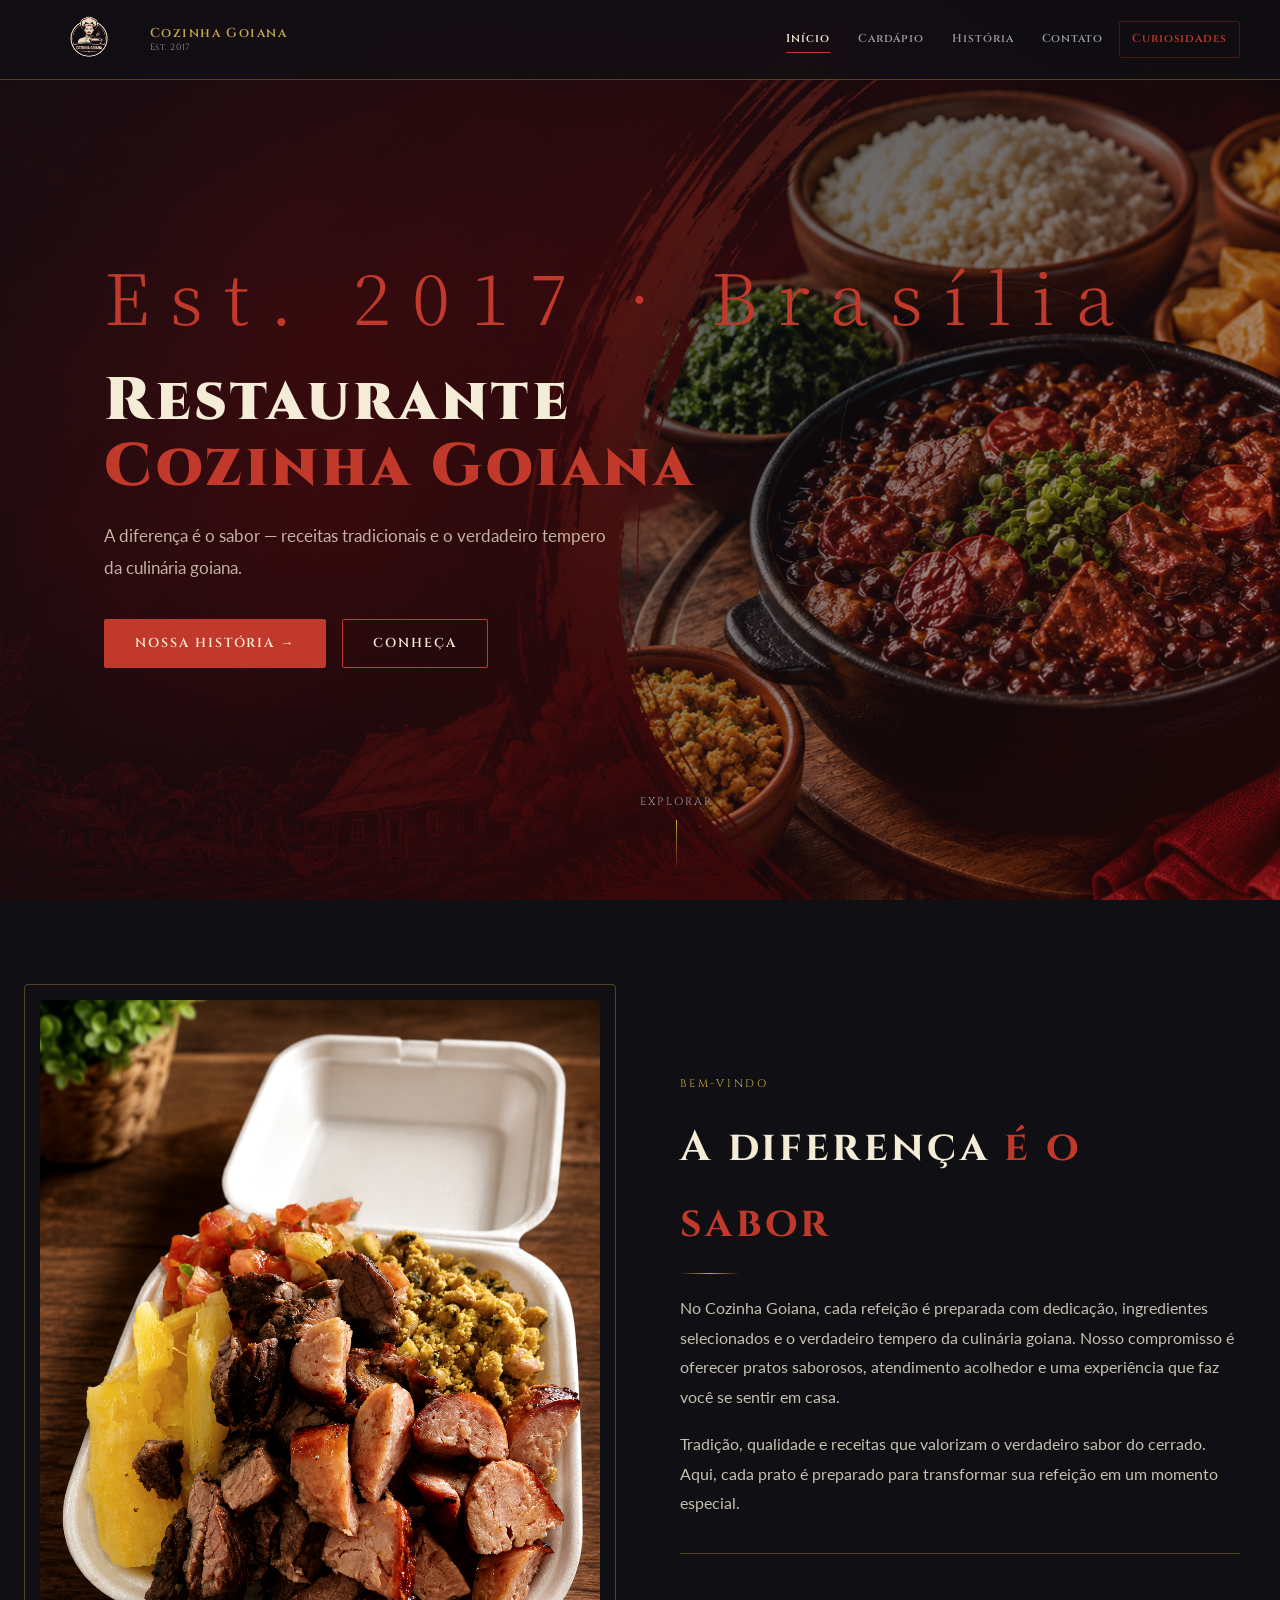
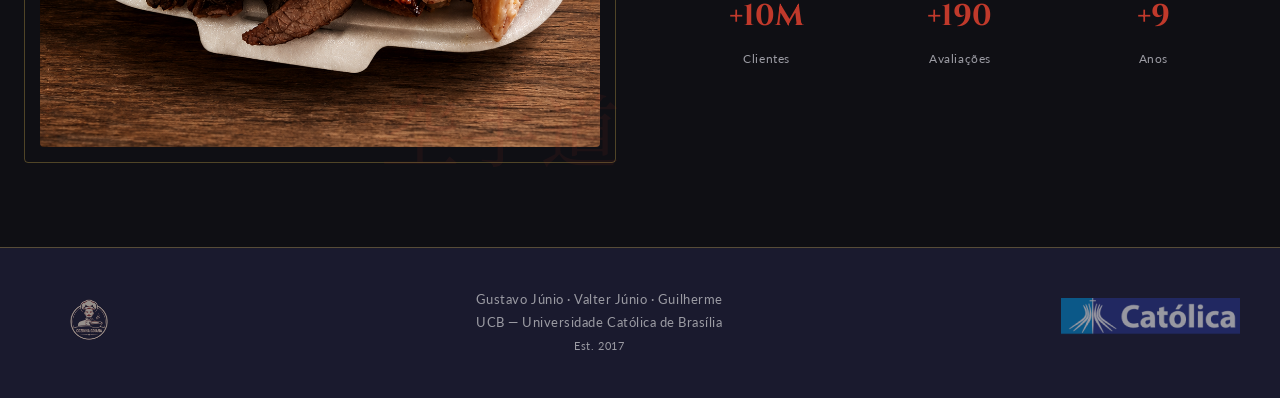
==== commit 42030694: "Update index.html" ====
--- a/index.html
+++ b/index.html
@@ -1,28 +1,26 @@
 <!doctype html>
 <html lang="pt-br">
-
 <head>
   <meta charset="UTF-8" />
   <meta name="viewport" content="width=device-width, initial-scale=1.0" />
   <title>Restaurante Cozinha Goiana</title>
   <link rel="stylesheet" href="style.css" />
-  <link rel="icon" href="" />
 </head>
+<body>
 
-<body>
   <header class="header">
     <div class="header-inner">
       <a href="index.html" class="logo">
         <img src="./img/logo.png" alt="Cozinha Goiana" />
         <div class="logo-text">
-          Cozinha Goiana Restaurante
-          <small>Est.2017</small>
+          Cozinha Goiana
+          <small>Est. 2017</small>
         </div>
       </a>
       <nav class="navbar">
-        <a href="index.html" class="active">Inicio</a>
-        <a href="cardapio.html">Cardapio</a>
-        <a href="história.html">história</a>
+        <a href="index.html" class="active">Início</a>
+        <a href="cardapio.html">Cardápio</a>
+        <a href="história.html">História</a>
         <a href="Contato.html">Contato</a>
         <a href="curiosidades.html" class="nav-highlight">Curiosidades</a>
       </nav>
@@ -30,31 +28,30 @@
   </header>
 
   <section class="hero">
-    <div class="hero-bg" style="background-image: url('/img/banner.png');"></div>
+    <div class="hero-bg" style="background-image: url('./img/banner.png');"></div>
     <div class="hero-overlay"></div>
 
+   
     <svg class="hero-kamon" viewBox="0 0 300 300" fill="none" xmlns="http://www.w3.org/2000/svg">
-      <circle cx="150" cy="150" r="148" stroke="white" stroke-width="1" />
-      <circle cx="150" cy="150" r="138" stroke="white" stroke-width="0.5" />
-      <text x="150" y="195" text-anchor="middle" font-family="serif" font-size="120" fill="white">
-        空
-      </text>
+      <circle cx="150" cy="150" r="148" stroke="white" stroke-width="1"/>
+      <circle cx="150" cy="150" r="110" stroke="white" stroke-width="0.5"/>
+      <circle cx="150" cy="150" r="72"  stroke="white" stroke-width="0.5"/>
     </svg>
 
     <div class="hero-content">
-      <span class="hero-kana">Est.2017</span>
+      <span class="hero-kana">Est. 2017 · Brasília</span>
       <h1>Restaurante<br /><em>Cozinha Goiana</em></h1>
       <p class="hero-desc">
-        A diferença é o sabor, com receitas tradicionais e o verdadeiro gosto da culinária goiana.
+        A diferença é o sabor — receitas tradicionais e o verdadeiro tempero da culinária goiana.
       </p>
       <div class="hero-actions">
-        <a href="história.html" class="btn btn-primary"><span>História →</span></a>
-        <a href="#sobre" class="btn"><span>Bem vindo</span></a>
+        <a href="história.html" class="btn btn-primary"><span>Nossa História →</span></a>
+        <a href="#sobre" class="btn"><span>Conheça</span></a>
       </div>
     </div>
 
     <div class="hero-badge">
-      <span>Explore</span>
+      <span>Explorar</span>
       <div class="hero-badge-line"></div>
     </div>
   </section>
@@ -67,23 +64,20 @@
       </div>
       <div class="about-text">
         <span class="section-label">Bem-vindo</span>
-        <h2 class="section-title">A Diferença<span> é o sabor</span></h2>
+        <h2 class="section-title">A diferença<span> é o sabor</span></h2>
         <div class="gold-divider"></div>
         <p>
-          No Cozinha Goiana, cada refeição é preparada com dedicação, ingredientes selecionados e o verdadeiro tempero
-          da culinária goiana. Nosso compromisso é oferecer pratos saborosos, atendimento acolhedor e uma experiência
-          que faz você se sentir em casa. Afinal, a diferença está nos detalhes, e o sabor é a nossa marca registrada.
+          No Cozinha Goiana, cada refeição é preparada com dedicação, ingredientes selecionados
+          e o verdadeiro tempero da culinária goiana. Nosso compromisso é oferecer pratos saborosos,
+          atendimento acolhedor e uma experiência que faz você se sentir em casa.
         </p>
-
         <p>
-          Tradição, qualidade e receitas que valorizam o verdadeiro sabor da culinária goiana. Aqui, cada prato é
-          preparado para transformar sua refeição em uma experiência especial.
+          Tradição, qualidade e receitas que valorizam o verdadeiro sabor do cerrado.
+          Aqui, cada prato é preparado para transformar sua refeição em um momento especial.
         </p>
-
-       
         <div class="about-stats">
           <div class="stat-item">
-            <span class="stat-number">+10M </span>
+            <span class="stat-number">+10M</span>
             <span class="stat-label">Clientes</span>
           </div>
           <div class="stat-item">
@@ -92,7 +86,7 @@
           </div>
           <div class="stat-item">
             <span class="stat-number">+9</span>
-            <span class="stat-label">Anos de história</span>
+            <span class="stat-label">Anos</span>
           </div>
         </div>
       </div>
@@ -101,28 +95,31 @@
 
   <footer class="footer">
     <div class="footer-inner">
-
       <div class="footer-logo">
         <a href="index.html">
-          <img src="./img/logo.png" alt="Cozinha goiana" />
+          <img src="./img/logo.png" alt="Cozinha Goiana" />
         </a>
       </div>
-
       <p class="footer-text">
-        Gustavo Júnio / Valter Júnio / Guilherme UCB -- Universidade Católica de Brasília<br />
-        <span style="color: var(--torii); font-size: 1.1rem;">
-          Est.2017
-        </span>
+        Gustavo Júnio · Valter Júnio · Guilherme<br />
+        UCB — Universidade Católica de Brasília<br />
+        <span style="color: var(--dourado); font-size: 1.1rem;">Est. 2017</span>
       </p>
-
       <div class="footer-ucb">
         <a href="https://ucb.catolica.edu.br/" target="_blank" rel="noopener noreferrer">
           <img src="./img/logocatolica.webp" alt="Logo UCB" />
         </a>
       </div>
-
     </div>
   </footer>
+
+  <script>
+   
+    const reveals = document.querySelectorAll('.reveal');
+    const io = new IntersectionObserver(entries => {
+      entries.forEach(e => { if (e.isIntersecting) { e.target.classList.add('visible'); io.unobserve(e.target); } });
+    }, { threshold: 0.12 });
+    reveals.forEach(el => io.observe(el));
+  </script>
 </body>
-
-</html>+</html>
